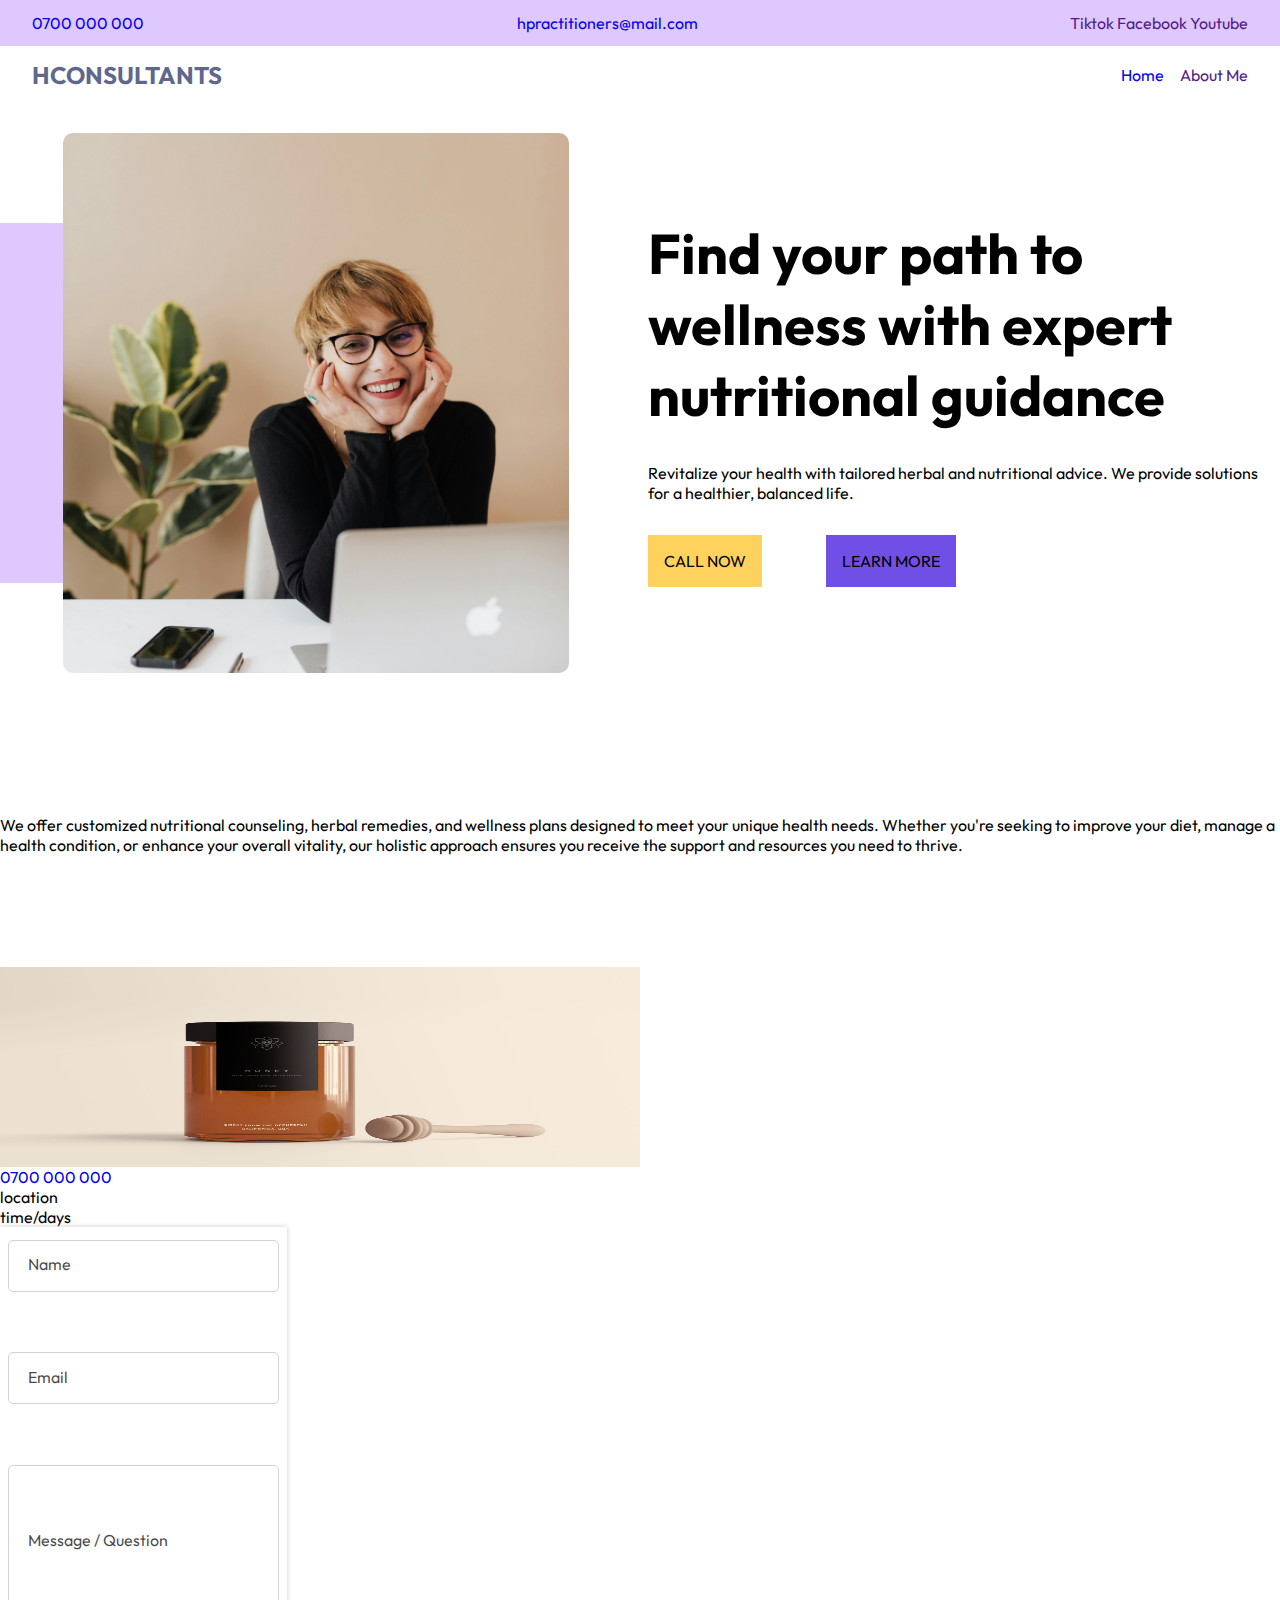
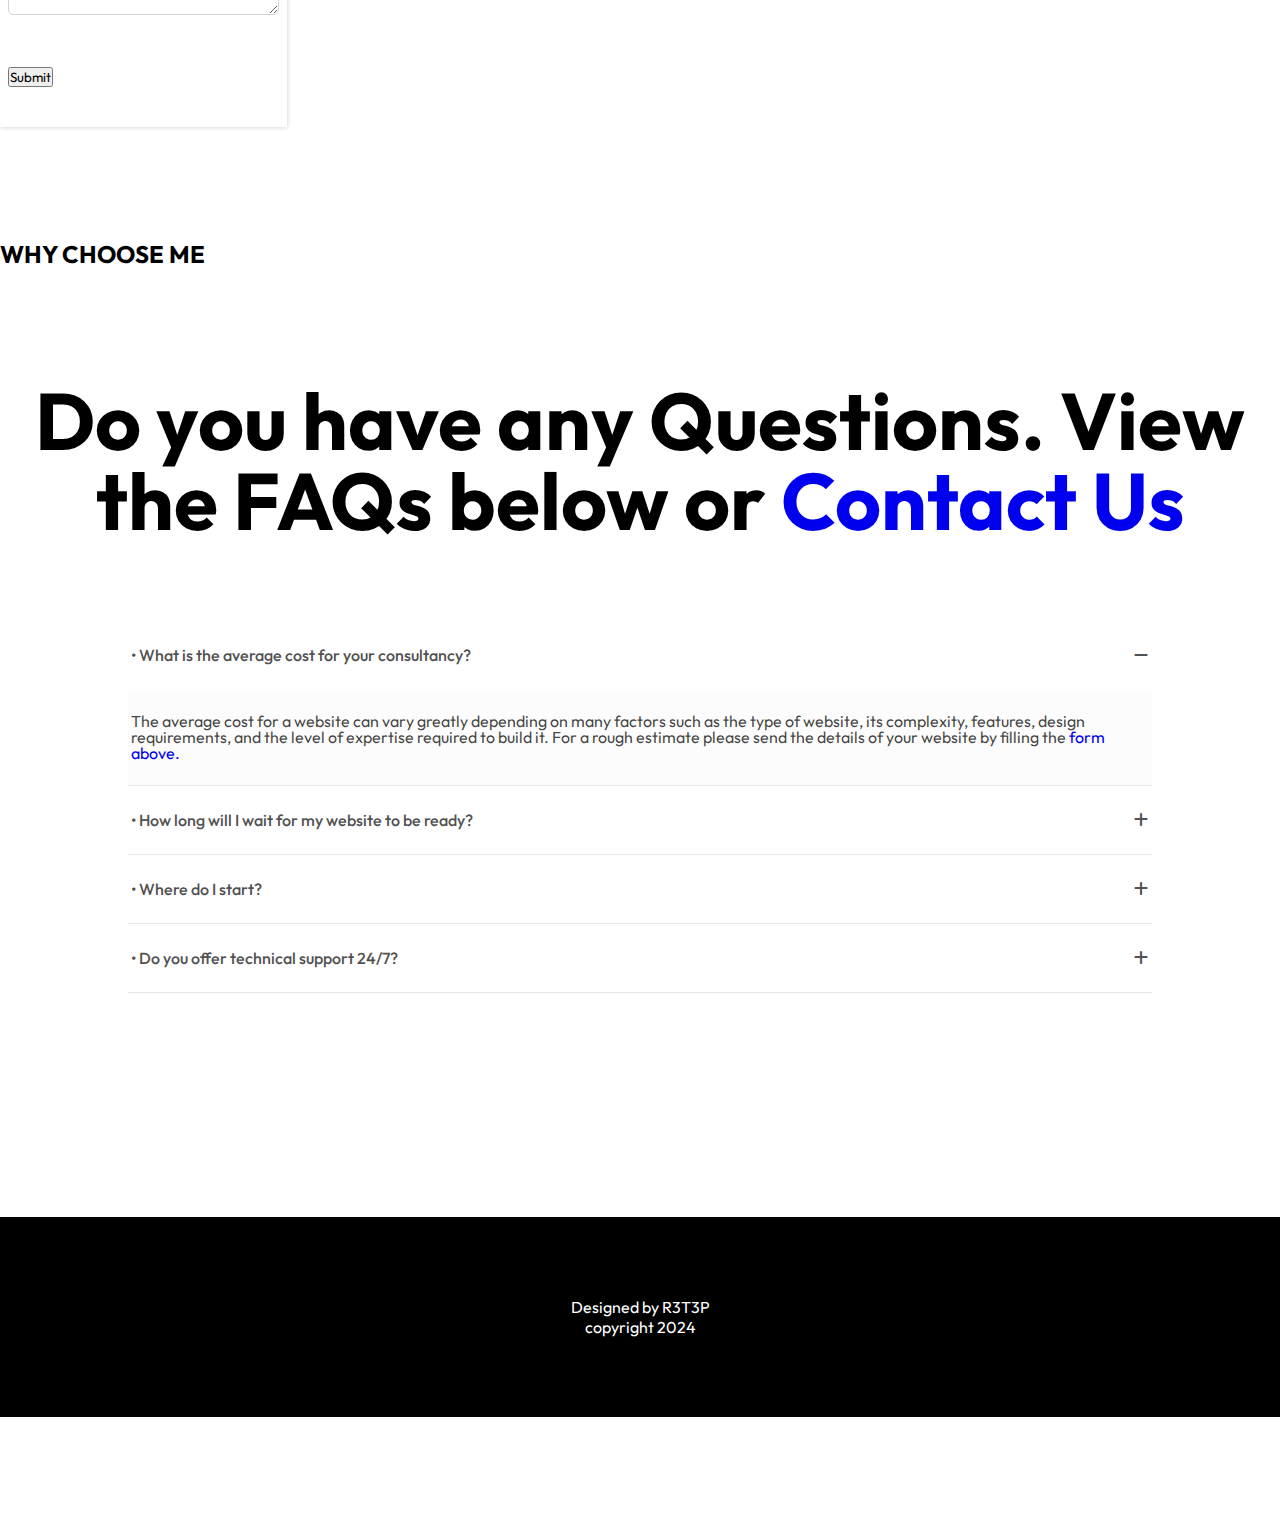
==== index.html @ a4e46165 "push files to repo" ====
<!DOCTYPE html>
<html lang="en">

<head>
    <meta charset="UTF-8">
    <meta name="viewport" content="width=device-width, initial-scale=1.0">
    <title>Health Consultant</title>

    <!-- OUTFIT FONT -->
  <link href="https://fonts.googleapis.com/css2?family=Outfit:wght@200;300;400;500;600;700;800;900&amp;display=swap" rel="stylesheet">
  <link href="https://fonts.googleapis.com/css2?family=Outfit:wght@200;300;400;500;600;700;800;900&amp;display=swap" rel="stylesheet">
  
    <!-- FAVICON -->
    <link rel="apple-touch-icon" sizes="180x180" href="./src/assets/favicon/apple-touch-icon.png">
    <link rel="icon" type="image/png" sizes="32x32" href="./src/assets/favicon/favicon-32x32.png">
    <link rel="icon" type="image/png" sizes="16x16" href="./src/assets/favicon/favicon-16x16.png">
    <link rel="manifest" href="./src/assets/favicon/site.webmanifest">

    <!-- FONT AWESOME -->
  <link href="./src/assets/vendor/fontawesome/css/all.css" rel="stylesheet">


    <link rel="stylesheet" href="./src/style.css">
    <script src="./main.js" defer></script>

</head>

<body>
    <!-- NAV -->
    <nav class="nav-container flex">
        <div class="top-nav">
            <ul class="flex">
                <li>
                    <a href="tel:+0700 000 000">0700 000 000</a>
                </li>
        
                <li>
                    <a href="mailto:hpractitioners@mail.com">hpractitioners@mail.com</a>
                </li>
        
                <li>
                    <a href="">Tiktok</a>
                    <a href="">Facebook</a>
                    <a href="">Youtube</a>
                </li>
            </ul>
        </div>

        <div class="bottom-nav flex">
            <div class="logo">
                <p>Hconsultants</p>
            </div>
    
            <div class="nav-list">
                <ul class="flex">
                    <li>
                        <a href="./">Home</a>
                    </li>
    
                    <li>
                        <a href="">About Me</a>
                    </li>
                </ul>
            </div>
        </div>
        
    </nav>

    <!-- HERO -->
    <div class="hero-container flex">
        <div class="heroimage-container flex">
            <img src="./src/assets/Images/user.jpg" alt="">
        </div>

        <div class="herotext-container flex">
                <h1>Find your path to wellness with expert nutritional guidance</h1>

                <div class="herotext-text">
                    <p>Revitalize your health with tailored herbal and nutritional advice. We provide solutions for a healthier, balanced life.</p>
                </div>

                <div class="herotext-link flex">
                    <a class="call" href="tel:+0700 000 000">CALL NOW</a>
                    
                    <a class="learn" href="#">LEARN MORE</a>
                </div>
        </div>

    </div>

    <!-- SERVICES -->
    <section class="services-container grid">
        <div class="services-content flex">
            <p>We offer customized nutritional counseling, herbal remedies, and wellness plans designed to meet your unique health needs. Whether you're seeking to improve your diet, manage a health condition, or enhance your overall vitality, our holistic approach ensures you receive the support and resources you need to thrive.
            </p>
        </div>

        <div class="services-card flex">
            <div class="service-card">
                <div class="card-header">
                    <div class="card-number"></div>

                    <div class="card-icon"></div>
                </div>

                <div class="card-about">
                    <h2></h2>

                    <p></p>
                </div>
            </div>

            <div class="service-card">
                <div class="card-header">
                    <div class="card-number"></div>

                    <div class="card-icon"></div>
                </div>

                <div class="card-about">
                    <h2></h2>

                    <p></p>
                </div>
            </div>

            <div class="service-card">
                <div class="card-header">
                    <div class="card-number"></div>

                    <div class="card-icon"></div>
                </div>

                <div class="card-about">
                    <h2></h2>

                    <p></p>
                </div>
            </div>

        </div>

        
    </section>

    <!-- CTA -->
    <section class="cta-container grid">
        <div class="cta-image">
            <img src="./src/assets/Images/nutrition.jpg" alt="">
        </div>

        <div class="cta-content flex">
            <div class="cta-header">
                <h2></h2>
            </div>

            <div class="cta-info">
                <div class="mobile">
                    <a href="tel:+">0700 000 000</a>
                </div>

                <div class="location">
                    <ul>
                        <li>
                            <p>location</p>
                        </li>

                        <li>
                            <p>time/days</p>
                        </li>
                    </ul>
                </div>

                <div class="form">
                    <form class="form" id="myForm" action="" method="POST" class="flex">
                        <!-- HONEYPOT(to catch spammers )  -->
                       <input type="text" name="_honey" class="honeypot" title="honeypot">
        
                        <div class="label-float form-controls">
                          <input id="name" name="name" type="text" placeholder=" " autocomplete="name" required>
                          <label for="name">Name</label>
                        </div>
        
                        <div class="label-float form-controls">
                          <input id="email" name="email" type="email" placeholder=" " autocomplete="email" required>
                          <label for="email">Email</label>
                        </div>
        
                        <div class="label-float textarea form-controls">
                            <textarea id="message" name="message" type="t" placeholder=" " required></textarea>
                            <label for="message">Message / Question</label>
                        </div>
           
                       <div class="form-controls form-btn form-submit">
                           <button type="submit" >Submit</button>
                       </div>
                   </form>
                </div>
            </div>
        </div>
    </section>

    <!-- WHY ME -->
    <section class="why-container grid">
        <div class="why-header flex">
            <h2>WHY CHOOSE ME</h2>
        </div>

        <div class="why-content flex">
            <div class="why-data"></div>

            <div class="why-info">
                <div class="testimonials"></div>

                <div class="video"></div>
            </div>
        </div>
    </section>

     <!-- FAQ -->
    <section class="faq-container flex">
        <h2>Do you have any Questions. View the FAQs below or <a href="tel:+25407000000">Contact Us</a></h2>
        <div class="accordion">
            <div>
                <input type="radio" name="faq-accordion" id="question1" checked class="accordion-input">
                <label for="question1" class="accordion-label flex">
                    &#x2022; What is the average cost for your consultancy?
                    <i *ngIf="isShowContent" class="fa-solid fa-minus"></i>
                    <i *ngIf="!isShowContent" class="fa-solid fa-plus"></i>
                </label>
                <div class="accordion-content">
                    <p>The average cost for a website can vary greatly depending on many factors such as the type of website, its complexity, features, design requirements, and the level of expertise required to build it.
                        For a rough estimate please send the details of your website by filling the <a href="#myForm">form above.</a>
                    </p>
                </div>
            </div>

            <div>
                <input type="radio" name="faq-accordion" id="question2" class="accordion-input">
                <label for="question2" class="accordion-label flex">
                    &#x2022; How long will I wait for my website to be ready?
                    <i *ngIf="isShowContent" class="fa-solid fa-minus"></i>
                    <i *ngIf="!isShowContent" class="fa-solid fa-plus"></i>
                </label>
                <div class="accordion-content">
                    <p>The time it takes to build a website can vary depending on various factors such as the complexity of the website, its
                        features, and the level of customization required. For a simple website with a few pages, it may take anywhere from
                        a few days to a couple of weeks to complete. On the other hand, a more complex website with advanced functionality,
                        custom designs, and integrations may take several weeks or even months to complete.</p>
                </div>
            </div>

            <div>
                <input type="radio" name="faq-accordion" id="question3" class="accordion-input">
                <label for="question3" class="accordion-label flex">
                    &#x2022; Where do I start?
                    <i *ngIf="isShowContent" class="fa-solid fa-minus"></i>
                    <i *ngIf="!isShowContent" class="fa-solid fa-plus"></i>
                </label>
                <div class="accordion-content">
                    <p> Give us a call at <a href="tel:+25407000000">+254 700 000 000</a> or fill the <a href="#form">form above </a> to get in touch with us.</p>
                </div>
            </div>

            <div>
                <input type="radio" name="faq-accordion" id="question4" class="accordion-input">
                <label for="question4" class="accordion-label flex last">
                    &#x2022; Do you offer technical support  24/7?
                    <i *ngIf="isShowContent" id="minus" class="fa-solid fa-minus"></i>
                    <i *ngIf="!isShowContent" id="plus" class="fa-solid fa-plus"></i>
                </label>
                <div class="accordion-content">
                    <p>Yes. We offer support 24/7 in all business days from Monday to Friday. Just Call or text us at <a href="tel:+25407000000">+254 000 000 000 </a></p>
                </div>
            </div>
        </div>
    </section>

    <!-- SHOP -->
    <section class="shop-container flex">        
    </section>    

    <!-- FOOTER -->
    <footer class="flex">
        <p>Designed by R3T3P</p>
        <p>copyright 2024</p>
    </footer>
    
</body>

</html>
---- src/style.css ----
* {
    box-sizing: border-box;
    padding: 0;
    margin: 0;
    scroll-behavior: smooth;
    font-family: Outfit, sans-serif;
}

body {
    overflow-x: hidden;
}

body > * {
  margin-bottom: 7rem;
  /* border: 2px solid red; */
}

img {
    display: block;
    height: 200px;
    width: 50%;
}

ul {
    list-style-type: none;
}

.flex {
    display: flex;
}

.grid {
    display: grid;
}

a {
    text-decoration: none;
}

/* NAVBAR */
.nav-container {
  margin-bottom: 0;
  flex-direction: column;
  gap: .1rem;
}

.nav-container > * {
  /* border: 2px solid blue; */
  padding: .8rem 2rem;
}

.top-nav {
  background-color: #dec8fe;
}

.top-nav ul,
.bottom-nav {
  align-items: center;
  justify-content: space-between;
}

.top-nav ul,
.bottom-nav ul {
  gap: 1rem;
}

.logo p {
  font-size: 1.5rem;
  text-transform: uppercase;
  font-weight: bold;
  cursor: pointer;
  color: #2c3568c0;
}


/* HERO */
.hero-container {
  height: 600px;
}

.hero-container > * {
  flex-basis: 100%;
  /* border: 2px solid black; */
}

.heroimage-container {
  height: 100%;
  width: 100%;
  align-items: center;
  justify-content: center;
  position: relative;
}

.heroimage-container::after {
  content: '';
  top: 20%;
  left: 0;
  height: 60%;
  width: 10%;
  background-color: #dec8fe;
  position: absolute;
  z-index: 1;
}

.heroimage-container img {
  border-radius: 10px;
  height: 90%;
  width: 80%;
  margin-inline: auto;
  object-fit: cover;
  object-position: center;
}

.herotext-container {
  padding-inline: 1rem;
  flex-direction: column;
  gap: 2rem;
  align-items: flex-start;
  justify-content: center;
}

.herotext-container h1 {
  font-size: 3.5rem;
}

.herotext-link {
  /* border: 2px solid red; */
  width: 50%;
  justify-content: space-between;
}

.herotext-link a {
  padding: 1rem;
  /* border: 2px solid blue; */
  color: #000;
  background-color: #704fe6;
}

.herotext-link a.call {
  background-color: #ffd25d;
}



  /* CONTACT */
  .contact-container {
    gap: 5rem;
    flex-direction: column;
    margin-bottom: 4rem;
    width: 95%;
    margin-inline: auto;
    position: relative;
  }

  .contact-content {
    grid-template: 1fr / .5fr .5fr;
  }

  .contact-now {
    flex-direction: column;
    align-items: flex-start;
    justify-content: center;
    gap: 3rem;
  }

  .phone,
  .email {
    align-items: center;
    justify-content: center;
    gap: 3rem;
  }

  .contact-container .icon i {
    font-size: 5rem;
  }

  .phone .icon i {
    color: #0011ff5c;
  }

  .email .icon i {
    color: #ff00008f;
  }

  .honeypot {
    display: none;
  }

  textarea {
    height: 150px;
  }

  form {
    padding-inline: .5rem;
    display: grid;
    gap: .5rem;
    grid-template-columns: 1fr;
    position: relative;
    overflow: hidden;
    width: 100%;
    box-shadow: 0 0 5px #ccc;
    height: 500px;
  }



  /* input animations */
.label-float{
  position: relative;
  padding-top: 13px;
}

.label-float input, 
.label-float textarea {
  border: 1px solid lightgrey;
  border-radius: 5px;
  outline: none;
  max-width: 100%;
  min-width: 100%;
  padding: 15px 20px;
  font-size: 16px;
  -webkit-transition: all .1s linear;
  -moz-transition: all .1s linear;
  /* -webkit-appearance:none; */
  appearance:none;
  transition: all .1s linear;
}


.label-float input::placeholder,
.label-float textarea::placeholder {
  color:transparent;
}

.label-float label{
  pointer-events: none;
  position: absolute;
  top: calc(50% - 27px);
  left: 15px;
  -webkit-transition: all .1s linear;
  -moz-transition: all .1s linear;
  background-color: transparent;
  padding: 2px 5px;
  box-sizing: border-box;
  transition: all .1s linear;
}

.label-float input:required:invalid + label,
.label-float textarea:required:invalid + label {
  color: #000000b7;
}

.label-float input:focus + label,
.label-float input:not(:placeholder-shown) + label, 
.label-float textarea:focus + label,
.label-float textarea:not(:placeholder-shown) + label{
  font-size: 13px;
  top: 0;
  color: #000000b7;
  background-color: #d3d3d3eb;
}
/* end of input animations */


@media (max-width: 1024px) {
  .contact-content {
    grid-template: auto / 1fr;
    gap: 3rem;
  }

  .contact-now {
    width: -moz-fit-content;
    width: fit-content;
    margin-inline: auto;
  }
}





/* FAQ */
.faq-container {
  flex-direction: column;
  gap: 5rem;
}

.faq-container h2 {
  font-size: 5rem;
  line-height: 5rem;
  text-align: center;
}

.faq-container .accordion {
  width: 80%;
  margin-inline: auto;
}

.faq-container .accordion > * {
  border-bottom: 1px solid #e5e5e5;
}

.accordion p {
  font-size: 1rem;
}

.accordion-label,
.accordion-content {
  padding: 1.5rem .2rem;
}

.accordion-label {
  color: #515151;
  font-weight: 500;
  cursor: pointer;
  transition: background-color 0.1s ease-in;
  display: flex;
  justify-content: space-between;
  align-items: center;
}

.accordion-label:hover {
  background-color: #e5e5e52f;
}

.accordion-content {
  background-color: #f5f5f554;
  line-height: 1rem;
  display: none;
  font-weight: 400;
  color: #000000be;
}

.accordion-input {
  display: none;
}

.accordion-input:checked ~ .accordion-content { /*if input is checked target its content*/
  display: block;
}

.accordion-content a strong {
  color: #0000ff;
  transition: all 250ms ease-in-out9;
}

.accordion-content a strong:hover {
  text-decoration: underline;
}

.fa-plus {
  display: block;
}

.fa-minus {
  display: none;
}

.accordion-input:checked ~ .accordion-label .fa-minus { /*if input is checked target its content*/
  display: block;
}

.accordion-input:checked ~ .accordion-label .fa-plus { /*if input is checked target its content*/
  display: none;
}

.work-header,
.contact-header {
  display: flex;
  flex-direction: column;
  gap: 1rem;
  margin-bottom: 1rem;
}

  /* FOOTER */
  footer {
    margin-top: 4rem;
    background-color: #000;
    height: 200px;
    align-items: center;
    justify-content: center;
    color: #fff;
    padding: 2rem 1rem;
    flex-direction: column;
  }
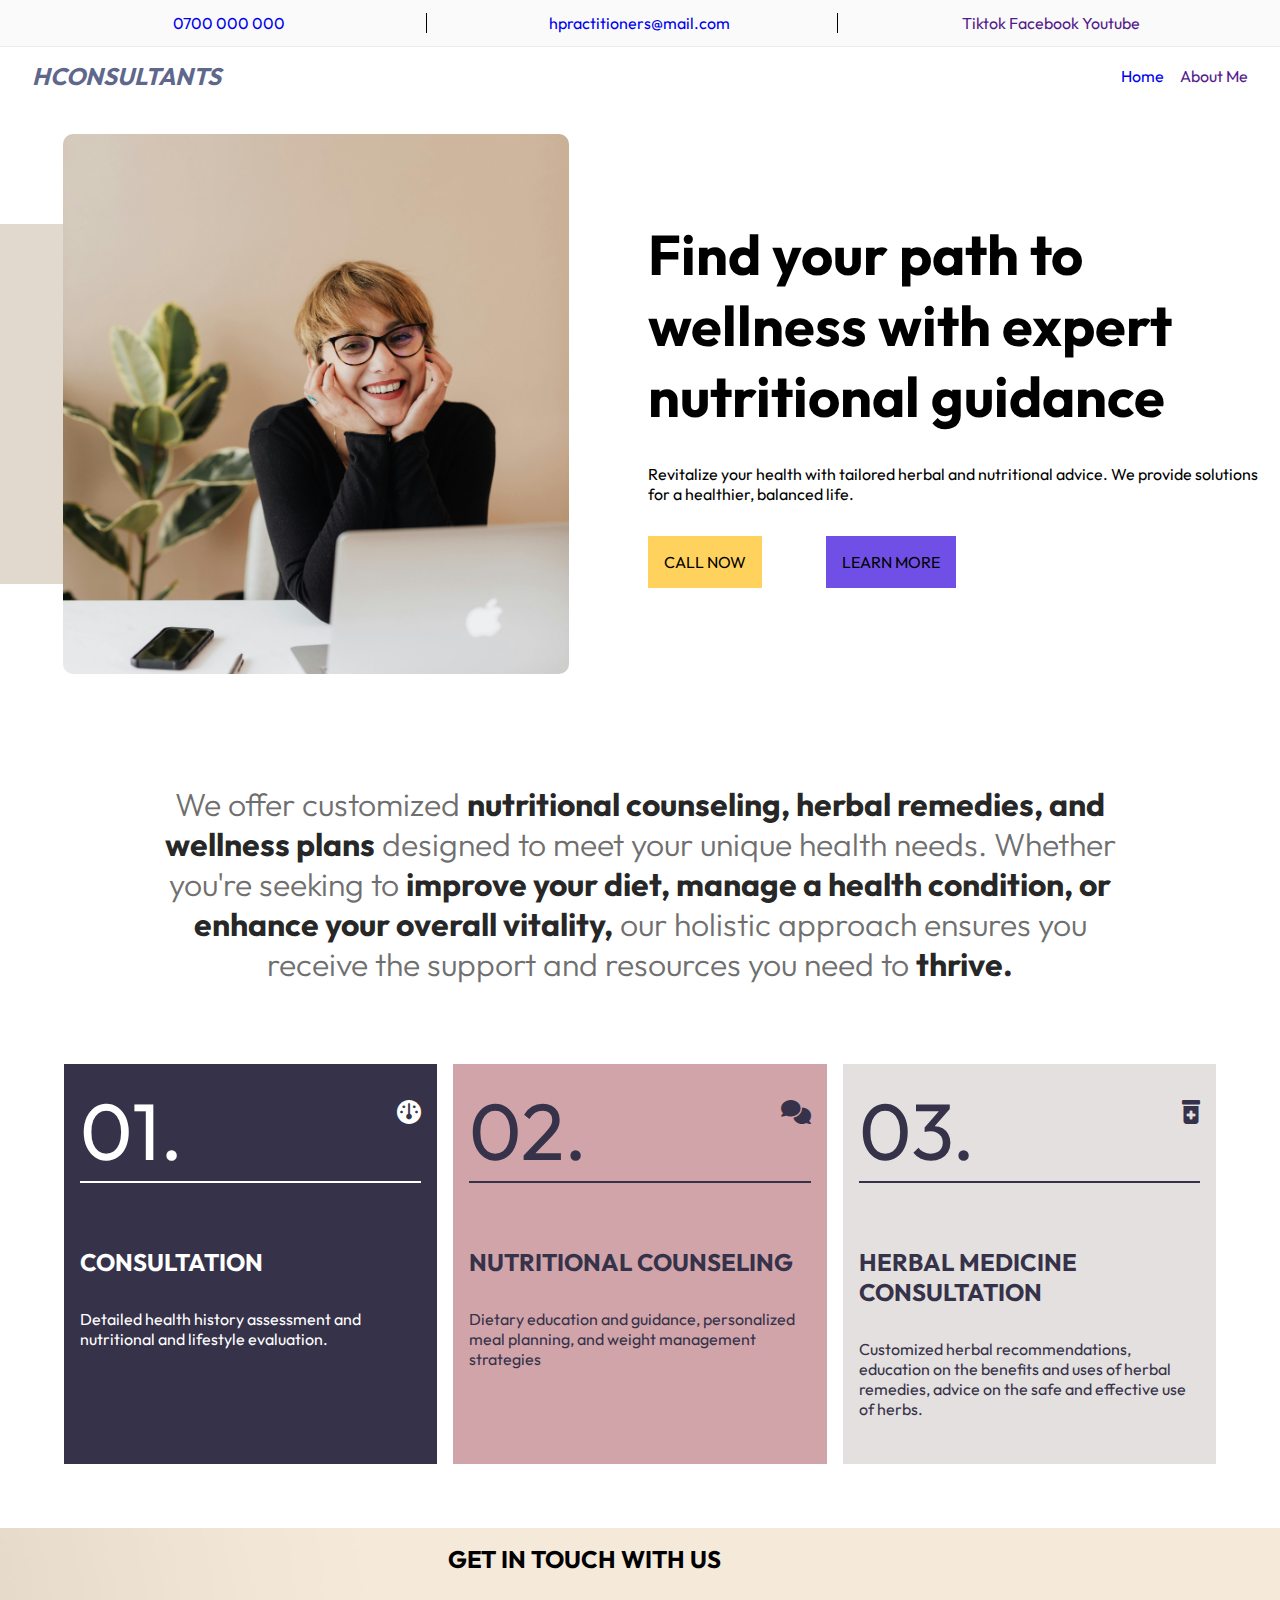
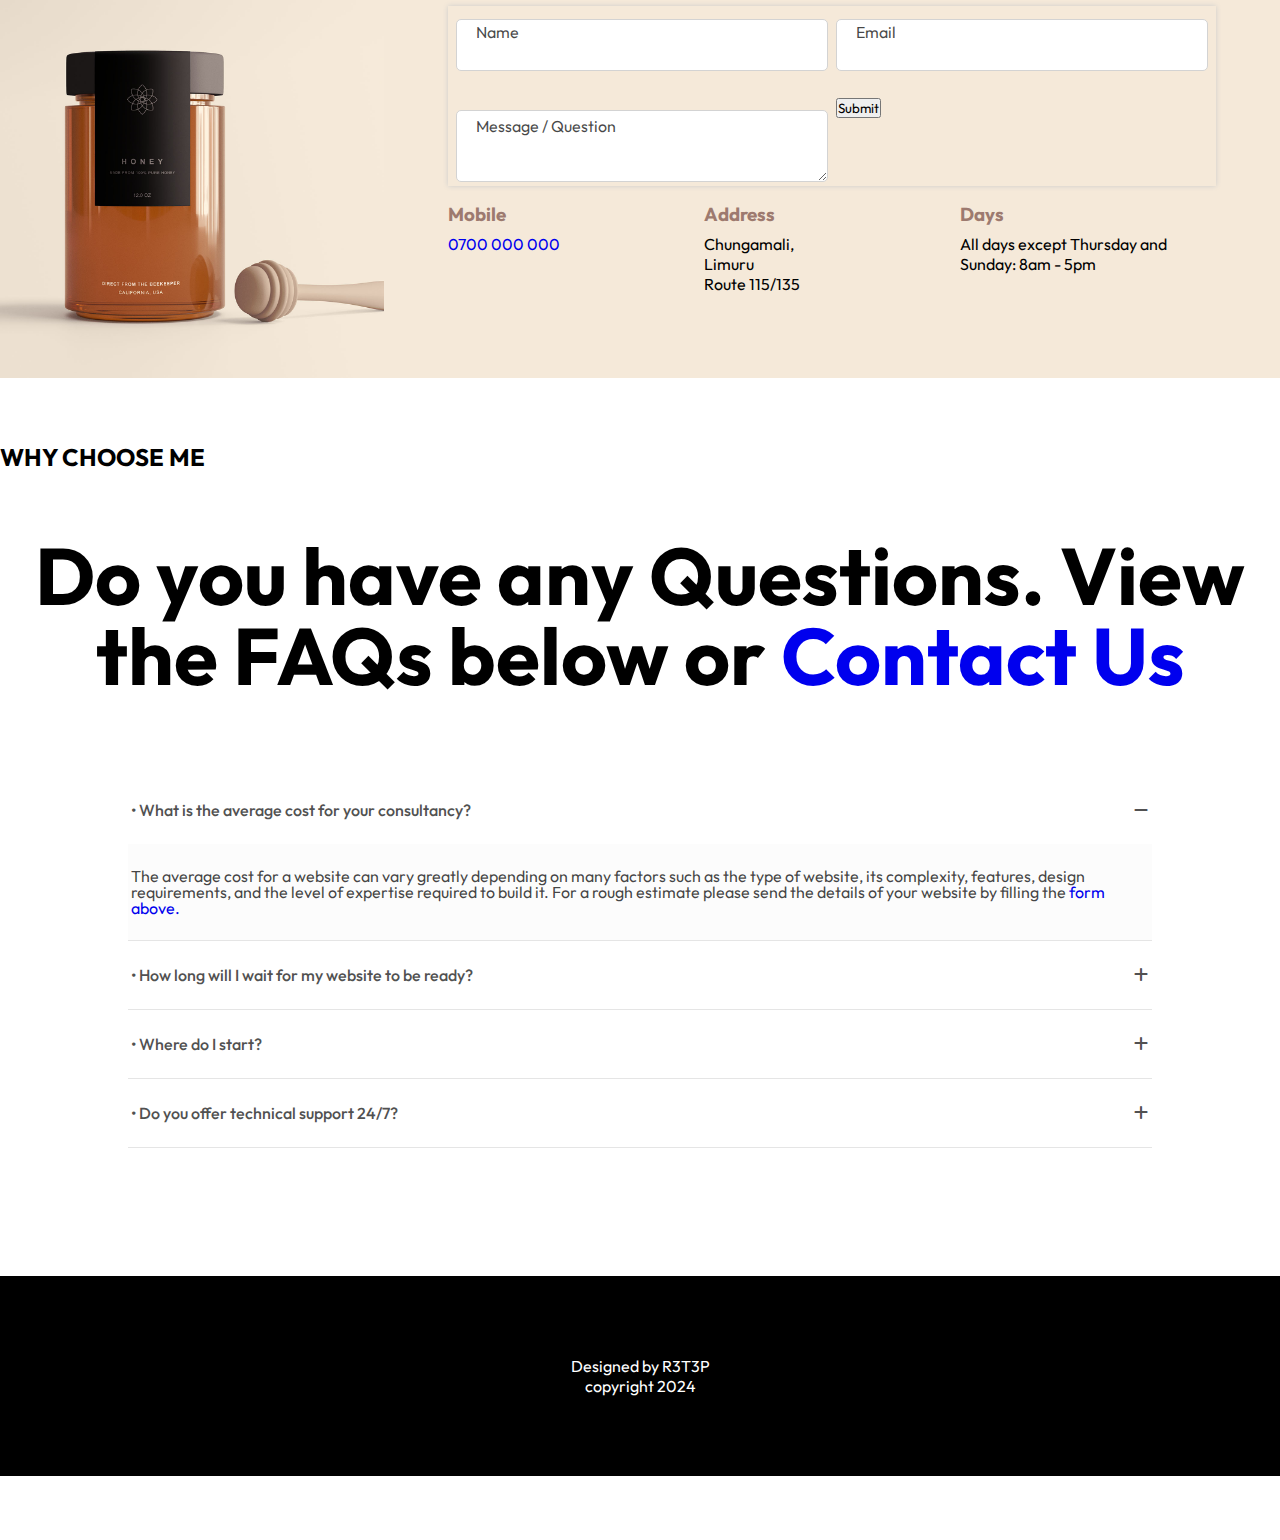
==== commit 040e90fd: "add about and contact sections and respective styling" ====
--- a/index.html
+++ b/index.html
@@ -89,52 +89,64 @@
     </div>
 
     <!-- SERVICES -->
-    <section class="services-container grid">
+    <section class="services-container flex">
         <div class="services-content flex">
-            <p>We offer customized nutritional counseling, herbal remedies, and wellness plans designed to meet your unique health needs. Whether you're seeking to improve your diet, manage a health condition, or enhance your overall vitality, our holistic approach ensures you receive the support and resources you need to thrive.
+            <p>We offer customized <span>nutritional counseling, herbal remedies, and wellness plans</span> designed to meet your unique health needs. Whether you're seeking to <span>improve your diet, manage a health condition, or enhance your overall vitality,</span> our holistic approach ensures you receive the support and resources you need to <span>thrive.</span>
             </p>
         </div>
 
         <div class="services-card flex">
-            <div class="service-card">
-                <div class="card-header">
-                    <div class="card-number"></div>
-
-                    <div class="card-icon"></div>
-                </div>
-
-                <div class="card-about">
-                    <h2></h2>
-
-                    <p></p>
-                </div>
-            </div>
-
-            <div class="service-card">
-                <div class="card-header">
-                    <div class="card-number"></div>
-
-                    <div class="card-icon"></div>
-                </div>
-
-                <div class="card-about">
-                    <h2></h2>
-
-                    <p></p>
-                </div>
-            </div>
-
-            <div class="service-card">
-                <div class="card-header">
-                    <div class="card-number"></div>
-
-                    <div class="card-icon"></div>
-                </div>
-
-                <div class="card-about">
-                    <h2></h2>
-
-                    <p></p>
+            <div class="service-card consultation flex">
+                <div class="card-header flex">
+                    <div class="card-number">
+                        <span>01.</span>
+                    </div>
+
+                    <div class="card-icon">
+                        <i class="fa-solid fa-gauge"></i>
+                    </div>
+                </div>
+
+                <div class="card-about flex">
+                    <h2>Consultation</h2>
+
+                    <p>Detailed health history assessment and nutritional and lifestyle evaluation.</p>
+                </div>
+            </div>
+
+            <div class="service-card flex counseling">
+                <div class="card-header flex">
+                    <div class="card-number">
+                        <span>02.</span>
+                    </div>
+
+                    <div class="card-icon">
+                        <i class="fa-solid fa-comments"></i>
+                    </div>
+                </div>
+
+                <div class="card-about flex">
+                    <h2>Nutritional Counseling</h2>
+
+                    <p>Dietary education and guidance, personalized meal planning, and weight management strategies</p>
+                </div>
+            </div>
+
+            <div class="service-card flex medicine">
+                <div class="card-header flex">
+                    <div class="card-number">
+                        <span>03.</span>
+                    </div>
+
+                    <div class="card-icon">
+                        <i class="fa-solid fa-prescription-bottle-medical"></i>
+                    </div>
+                </div>
+
+                <div class="card-about flex">
+                    <h2>Herbal medicine consultation</h2>
+
+                    <p>Customized herbal recommendations, education on the benefits and uses of herbal remedies, advice on the safe and effective use of herbs.</p>
                 </div>
             </div>
 
@@ -144,35 +156,21 @@
     </section>
 
     <!-- CTA -->
-    <section class="cta-container grid">
+    <section class="cta-container flex">
         <div class="cta-image">
             <img src="./src/assets/Images/nutrition.jpg" alt="">
         </div>
 
         <div class="cta-content flex">
-            <div class="cta-header">
-                <h2></h2>
-            </div>
-
-            <div class="cta-info">
-                <div class="mobile">
-                    <a href="tel:+">0700 000 000</a>
-                </div>
-
-                <div class="location">
-                    <ul>
-                        <li>
-                            <p>location</p>
-                        </li>
-
-                        <li>
-                            <p>time/days</p>
-                        </li>
-                    </ul>
-                </div>
-
+            <div class="cta-header flex">
+                <h2>GET IN TOUCH WITH US</h2>
+            </div>
+
+            
+
+            <div class="cta-info flex">
                 <div class="form">
-                    <form class="form" id="myForm" action="" method="POST" class="flex">
+                    <form class="form grid" id="myForm" action="" method="POST" class="flex">
                         <!-- HONEYPOT(to catch spammers )  -->
                        <input type="text" name="_honey" class="honeypot" title="honeypot">
         
@@ -195,6 +193,23 @@
                            <button type="submit" >Submit</button>
                        </div>
                    </form>
+                </div>
+
+                <div class="location flex">
+                    <div class="mobile flex">
+                        <h3>Mobile</h3>
+                        <a href="tel:+">0700 000 000</a>
+                    </div>
+    
+                    <div class="address flex">
+                        <h3>Address</h3>
+                        <p>Chungamali,<br>Limuru <br> Route 115/135</p>
+                    </div>
+    
+                    <div class="time flex">
+                        <h3>Days</h3>
+                        <p>All days except Thursday and Sunday: 8am - 5pm</p>
+                    </div>
                 </div>
             </div>
         </div>
--- a/src/style.css
+++ b/src/style.css
@@ -11,7 +11,7 @@
 }
 
 body > * {
-  margin-bottom: 7rem;
+  margin-bottom: 4rem;
   /* border: 2px solid red; */
 }
 
@@ -50,7 +50,8 @@
 }
 
 .top-nav {
-  background-color: #dec8fe;
+  background-color: #ededed4a;
+  border-bottom: 1px solid#0000000f;
 }
 
 .top-nav ul,
@@ -59,6 +60,16 @@
   justify-content: space-between;
 }
 
+.top-nav ul li {
+  width: 100%;
+  border-right: 1px solid #000;
+  text-align: center;
+}
+
+.top-nav ul li:last-child {
+  border-right: none;
+}
+
 .top-nav ul,
 .bottom-nav ul {
   gap: 1rem;
@@ -67,6 +78,7 @@
 .logo p {
   font-size: 1.5rem;
   text-transform: uppercase;
+  font-style: italic;
   font-weight: bold;
   cursor: pointer;
   color: #2c3568c0;
@@ -97,7 +109,7 @@
   left: 0;
   height: 60%;
   width: 10%;
-  background-color: #dec8fe;
+  background-color: #d1c5b3a8;
   position: absolute;
   z-index: 1;
 }
@@ -141,65 +153,184 @@
 }
 
 
+/* SERVICES */
+.services-container {
+  /* border: 2px solid red; */
+  flex-direction: column;
+  gap: 4rem;
+}
+
+.services-content p {
+  /* border: 2px solid blue; */
+  padding: 1rem;
+  width: 80%;
+  margin-inline: auto;
+  font-size: 2rem;
+  text-align: center;
+  color: #6f6f6f;
+  font-weight: 300;
+}
+
+.services-content span {
+  color: #000000d9;
+  font-weight: bold;
+}
+
+.services-card {
+  width: 90%;
+  margin-inline: auto;
+  /* border: 2px solid green; */
+  gap: 1rem;
+}
+
+.services-card > * {
+  flex-basis: 100%;
+  /* border: 1px solid black; */
+  height: 400px;
+}
+
+.service-card {
+  flex-direction: column;
+  gap: 4rem;
+  background-color: #363249;
+  color: #fff;
+  padding: 1rem;
+}
+
+.service-card.counseling {
+  background-color: #d1a4a9;
+  color: #363249;
+}
+
+.service-card.medicine {
+  background-color: #e4e0df;
+  color: #363249;
+}
+
+/* .service-card > * {
+  border: 2px solid blue;
+} */
+
+.card-header {
+  align-items: center;
+  justify-content: space-between;
+  border-bottom: 2px solid #363249;
+  position: relative;
+}
+
+.consultation .card-header {
+  border-bottom: 2px solid #ffffff;
+}
+
+.card-number span {
+  font-size: 5rem;
+}
+
+.card-icon {
+  position: absolute;
+  /* border: 2px solid red; */
+  right: 0;
+  top: 20px;
+}
+
+.card-icon i {
+  font-size: 1.5rem;
+}
+
+.card-about {
+  flex-direction: column;
+  gap: 2rem;
+}
+
+.card-about h2 {
+  text-transform: uppercase;
+}
+
+
+
+
+
+
+
+
 
   /* CONTACT */
-  .contact-container {
-    gap: 5rem;
+  .cta-container {
+    /* border: 2px solid red; */
+    /* gap: 4rem; */
+    margin-bottom: 4rem;
+    /* width: 95%;
+    margin-inline: auto; */
+    position: relative;
+    height: 450px;
+    background-color: #f5e9d9;
+  }
+
+  /* .cta-container > * {
+    border: 2px solid blue;
+  } */
+
+  .cta-image {
+    width: 30%;
+    height: 100%;
+  }
+
+  .cta-image img {
+    height: 100%;
+    width: 100%;
+    object-fit: cover;
+    object-position: center;
+  }
+
+  .cta-content {
+    width: 60%;
+    margin-inline: auto;
     flex-direction: column;
-    margin-bottom: 4rem;
-    width: 95%;
-    margin-inline: auto;
-    position: relative;
-  }
-
-  .contact-content {
-    grid-template: 1fr / .5fr .5fr;
-  }
-
-  .contact-now {
+    gap: 2rem;
+    padding-block: 1rem;
+  }
+
+  /* .cta-content > * {
+    border: 2px solid black;
+  } */
+
+  .cta-info {
     flex-direction: column;
-    align-items: flex-start;
-    justify-content: center;
+    gap: 1rem;
+  }
+
+  .cta-header {
+    align-items: center;
     gap: 3rem;
   }
 
-  .phone,
-  .email {
-    align-items: center;
-    justify-content: center;
-    gap: 3rem;
-  }
-
-  .contact-container .icon i {
-    font-size: 5rem;
-  }
-
-  .phone .icon i {
-    color: #0011ff5c;
-  }
-
-  .email .icon i {
-    color: #ff00008f;
-  }
-
+ 
   .honeypot {
     display: none;
-  }
-
-  textarea {
-    height: 150px;
   }
 
   form {
     padding-inline: .5rem;
     display: grid;
     gap: .5rem;
-    grid-template-columns: 1fr;
+    grid-template: 1fr 1fr / 1fr 1fr;
     position: relative;
     overflow: hidden;
     width: 100%;
     box-shadow: 0 0 5px #ccc;
-    height: 500px;
+    height: 180px;
+    /* border: 2px solid red; */
+  }
+
+  .location > * {
+    /* border: 1px solid red; */
+    flex-basis: 100%;
+    gap: .5rem;
+    flex-direction: column;
+  }
+
+  .location h3 {
+    color: #9d7a6f;
   }
 
 
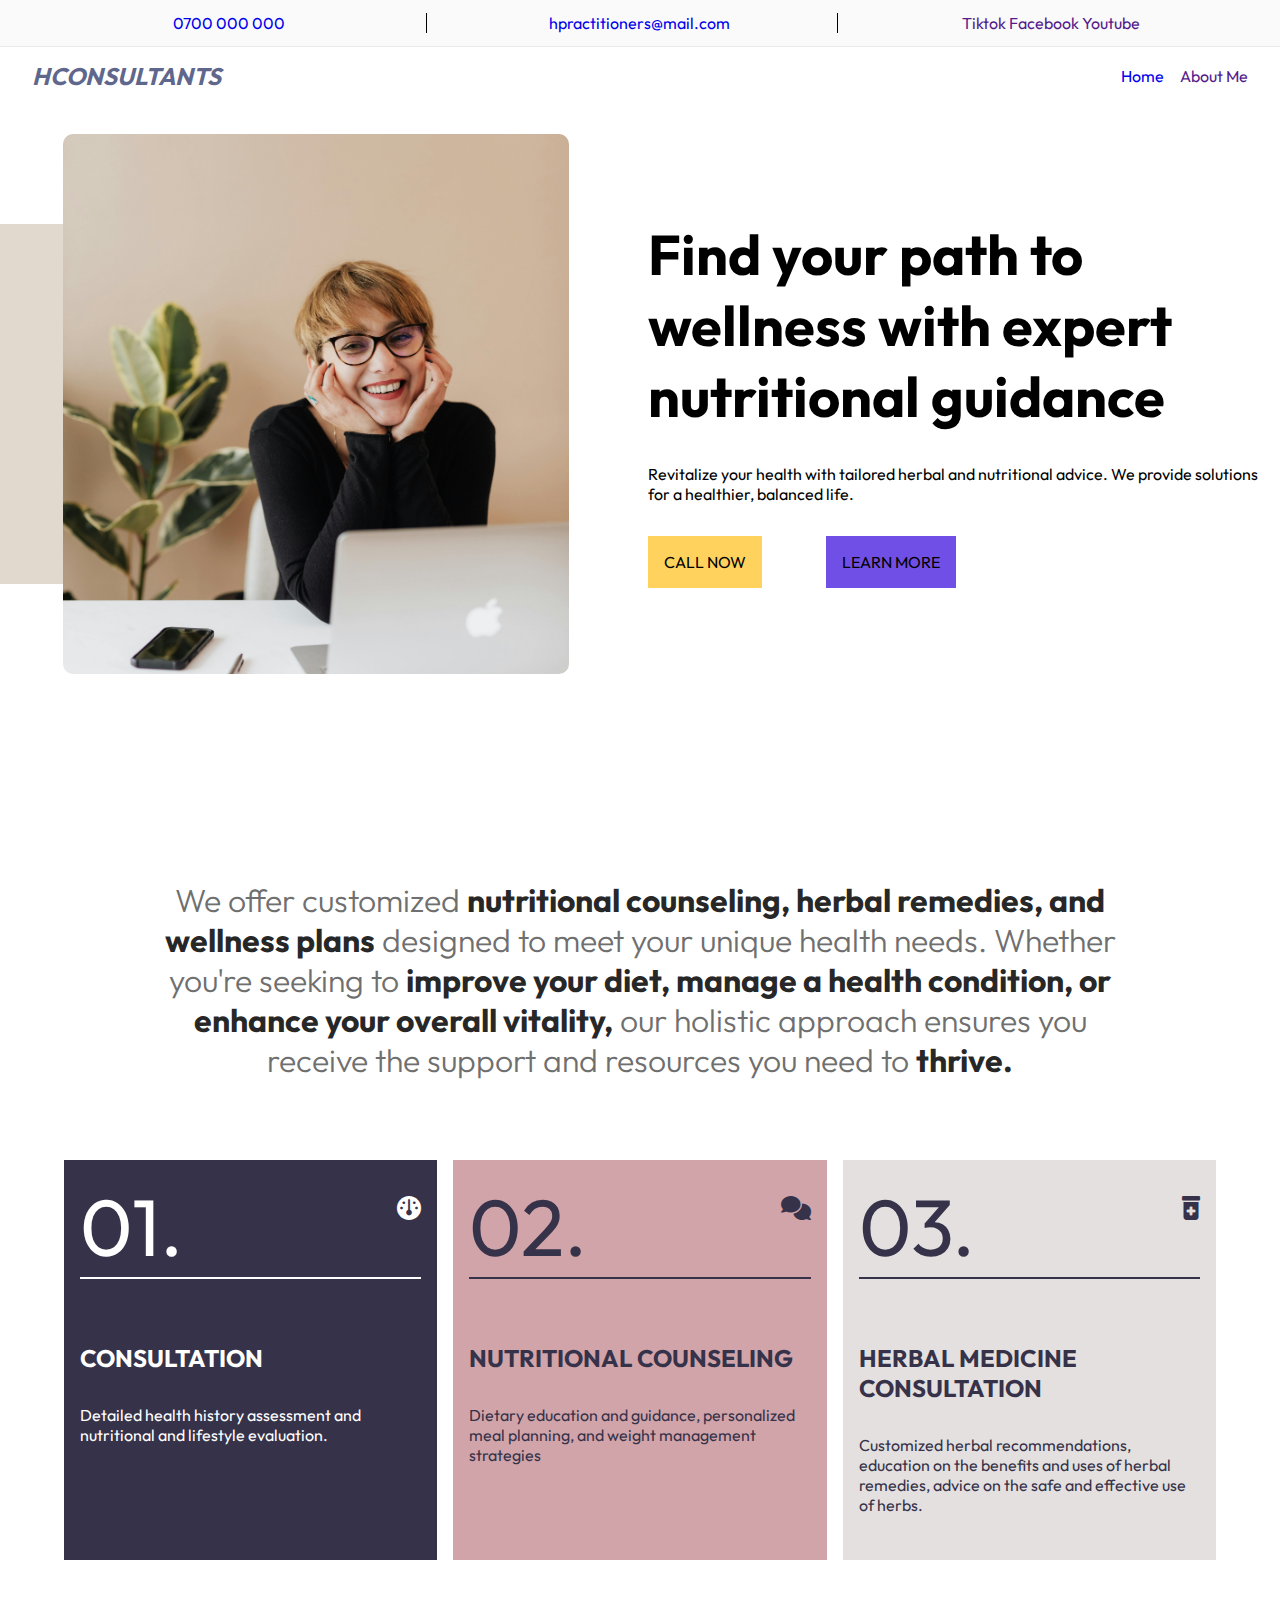
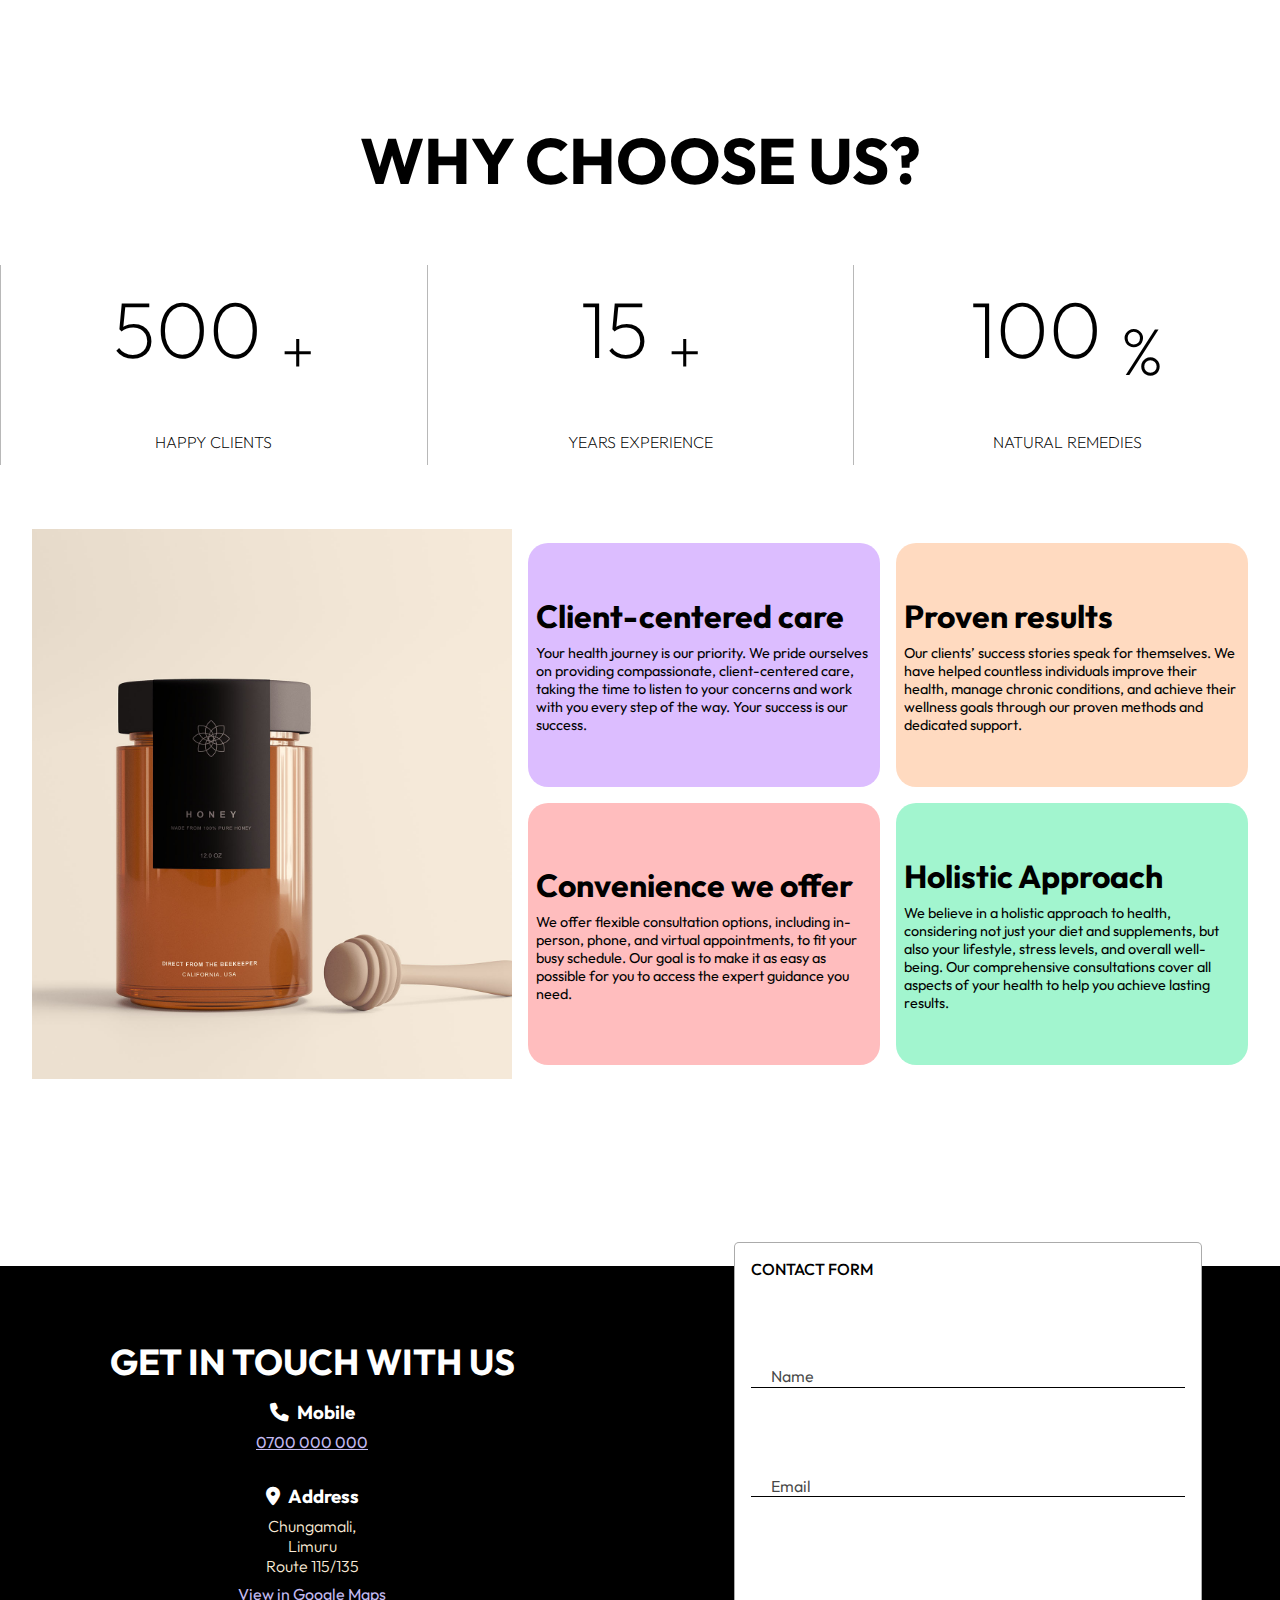
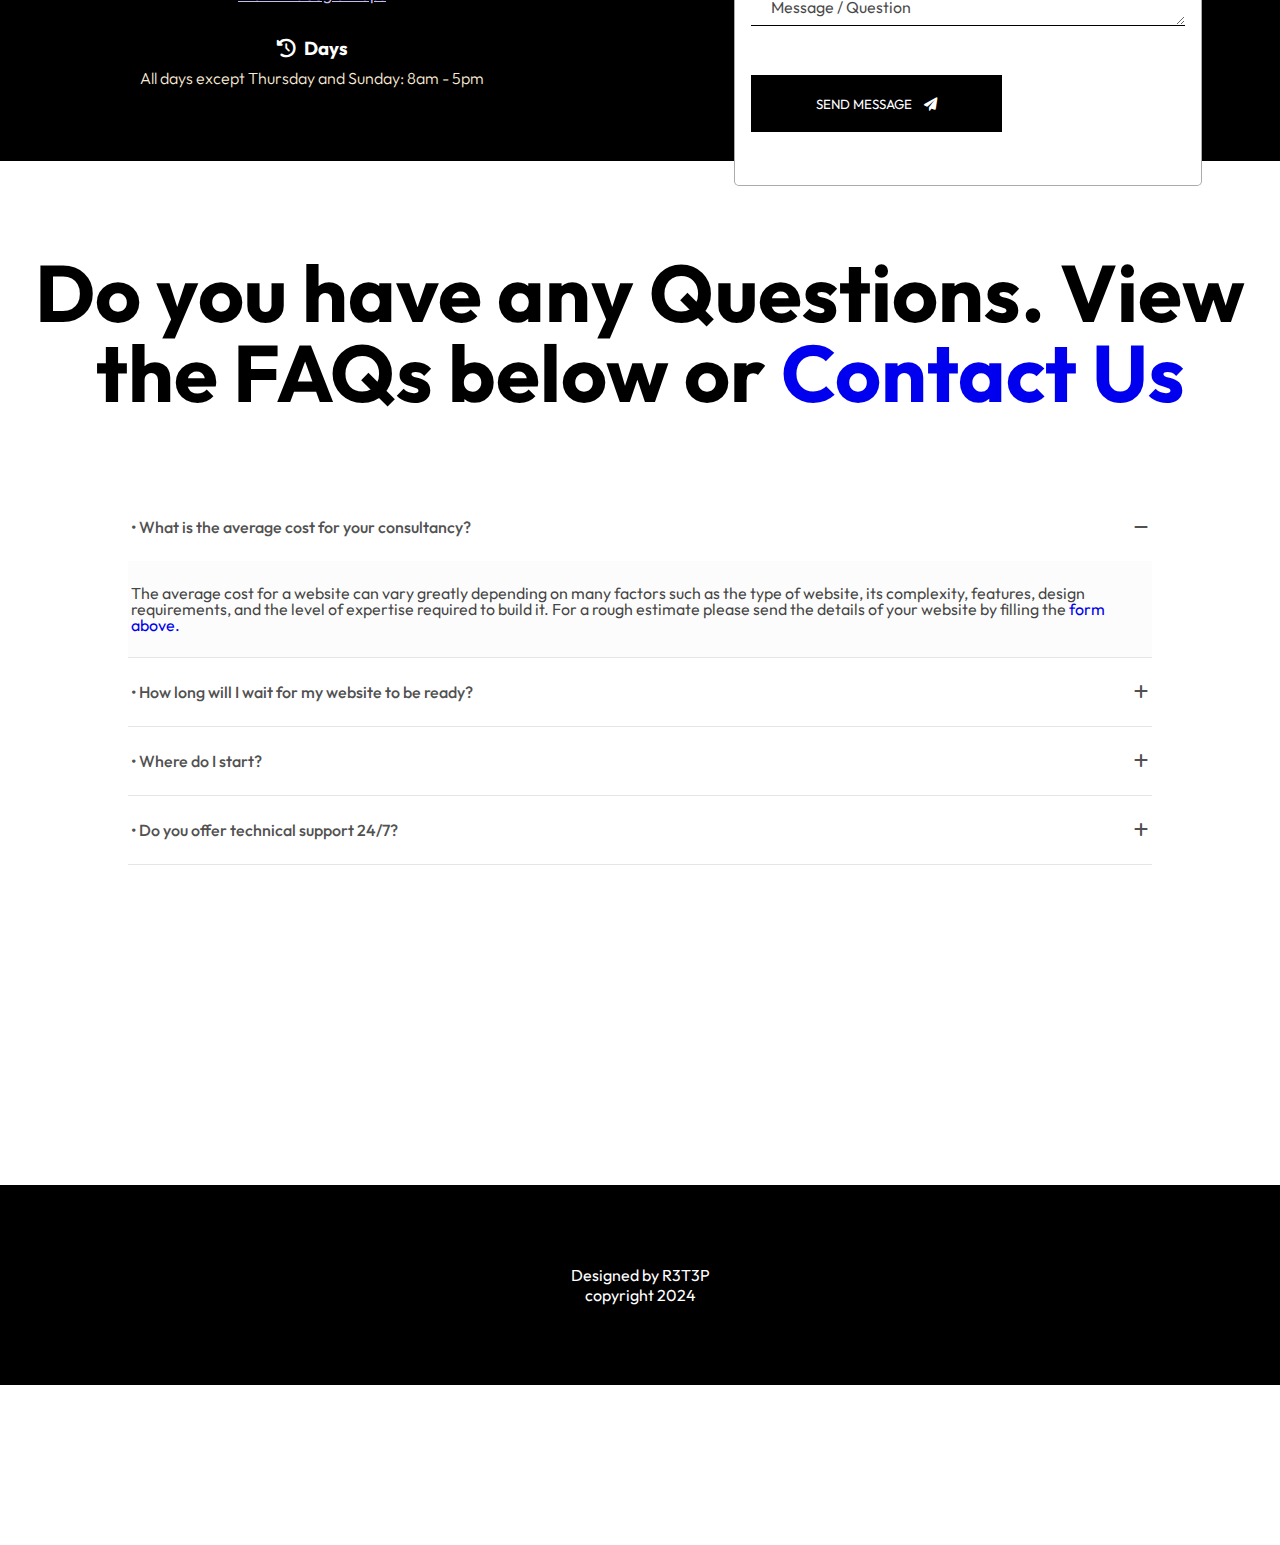
==== commit 6d759e3c: "add why-us section, edit contact us section" ====
--- a/index.html
+++ b/index.html
@@ -155,79 +155,118 @@
         
     </section>
 
-    <!-- CTA -->
-    <section class="cta-container flex">
-        <div class="cta-image">
-            <img src="./src/assets/Images/nutrition.jpg" alt="">
-        </div>
-
-        <div class="cta-content flex">
-            <div class="cta-header flex">
-                <h2>GET IN TOUCH WITH US</h2>
-            </div>
-
-            
-
+    <!-- WHY ME -->
+    <section class="why-container flex">
+        <div class="why-header">
+            <h2>WHY CHOOSE US?</h2>
+        </div>
+
+        <div class="why-data flex">
+            <div class="data flex">
+                <div class="clients">
+                    <span>500 <sub>+</sub></span>
+                    <p>Happy Clients</p>
+                </div>
+
+                <div class="experience">
+                    <span>15 <sub>+</sub></span>
+                    <p>Years Experience</p>
+                </div>
+
+                <div class="remedies">
+                    <span>100 <sub>%</sub></span>
+                    <p>Natural remedies</p>
+                </div>
+            </div>
+        </div>
+
+        <div class="why-info grid">
+            <div class="why-image">
+                <img src="./src/assets/Images/nutrition.jpg" alt="">
+            </div>
+    
+            <div class="why-content grid">    
+                <div class="why-card client">
+                    <h3>Client-centered care</h3>
+                    <p>Your health journey is our priority. We pride ourselves on providing compassionate, client-centered care, taking the time to listen to your concerns and work with you every step of the way. Your success is our success.</p>
+                </div>
+        
+                <div class="why-card results">
+                    <h3>Proven results</h3>
+                    <p>Our clients’ success stories speak for themselves. We have helped countless individuals improve their health, manage chronic conditions, and achieve their wellness goals through our proven methods and dedicated support.</p>
+                </div>
+        
+                <div class="why-card convenience">
+                    <h3>Convenience we offer</h3>
+                    <p>We offer flexible consultation options, including in-person, phone, and virtual appointments, to fit your busy schedule. Our goal is to make it as easy as possible for you to access the expert guidance you need.</p>
+                </div>
+
+                <div class="why-card holistic">
+                    <h3>Holistic Approach</h3>
+                    <p>We believe in a holistic approach to health, considering not just your diet and supplements, but also your lifestyle, stress levels, and overall well-being. Our comprehensive consultations cover all aspects of your health to help you achieve lasting results.</p>
+                </div>
+        </div>       
+
+    </section>
+
+     <!-- CTA -->
+     <section class="cta-container flex">
+        <div class="cta-content grid">        
             <div class="cta-info flex">
-                <div class="form">
-                    <form class="form grid" id="myForm" action="" method="POST" class="flex">
-                        <!-- HONEYPOT(to catch spammers )  -->
-                       <input type="text" name="_honey" class="honeypot" title="honeypot">
-        
-                        <div class="label-float form-controls">
-                          <input id="name" name="name" type="text" placeholder=" " autocomplete="name" required>
-                          <label for="name">Name</label>
-                        </div>
-        
-                        <div class="label-float form-controls">
-                          <input id="email" name="email" type="email" placeholder=" " autocomplete="email" required>
-                          <label for="email">Email</label>
-                        </div>
-        
-                        <div class="label-float textarea form-controls">
-                            <textarea id="message" name="message" type="t" placeholder=" " required></textarea>
-                            <label for="message">Message / Question</label>
-                        </div>
-           
-                       <div class="form-controls form-btn form-submit">
-                           <button type="submit" >Submit</button>
-                       </div>
-                   </form>
+                <div class="cta-header flex">
+                    <h2>GET IN TOUCH WITH US</h2>
                 </div>
 
                 <div class="location flex">
                     <div class="mobile flex">
-                        <h3>Mobile</h3>
+                        <h3><i class="fa-solid fa-phone"></i>&nbsp;&nbsp;Mobile</h3>
                         <a href="tel:+">0700 000 000</a>
                     </div>
     
                     <div class="address flex">
-                        <h3>Address</h3>
+                        <h3><i class="fa-solid fa-location-dot"></i>&nbsp;&nbsp;Address</h3>
                         <p>Chungamali,<br>Limuru <br> Route 115/135</p>
+                        <a rel="noopener" target="_blank" href="https://www.google.com/maps/place/Dr.+Gichini+Herbal/@-1.1581301,36.6329086,17z/data=!4m6!3m5!1s0x182f2703bb86f6eb:0x4a5bb892b9fd894d!8m2!3d-1.1582052!4d36.6326243!16s%2Fg%2F11nnrl7q8n!5m2!1e1!1e4?entry=ttu">View in Google Maps</a>
                     </div>
     
                     <div class="time flex">
-                        <h3>Days</h3>
+                        <h3><i class="fa-solid fa-clock-rotate-left"></i>&nbsp;&nbsp;Days</h3>
                         <p>All days except Thursday and Sunday: 8am - 5pm</p>
                     </div>
                 </div>
             </div>
-        </div>
-    </section>
-
-    <!-- WHY ME -->
-    <section class="why-container grid">
-        <div class="why-header flex">
-            <h2>WHY CHOOSE ME</h2>
-        </div>
-
-        <div class="why-content flex">
-            <div class="why-data"></div>
-
-            <div class="why-info">
-                <div class="testimonials"></div>
-
-                <div class="video"></div>
+
+            <div class="form-container">
+                <form class="form grid" id="myForm" action="" method="POST" class="flex">
+                    <!-- HONEYPOT(to catch spammers )  -->
+                   <input type="text" name="_honey" class="honeypot" title="honeypot">
+    
+                   <div class="form-header">
+                    <span>CONTACT FORM</span>
+                   </div>
+                   
+                    <div class="label-float form-controls">
+                      <input id="name" name="name" type="text" placeholder=" " autocomplete="name" required>
+                      <label for="name">Name</label>
+                    </div>
+    
+                    <div class="label-float form-controls">
+                      <input id="email" name="email" type="email" placeholder=" " autocomplete="email" required>
+                      <label for="email">Email</label>
+                    </div>
+    
+                    <div class="label-float textarea form-controls">
+                        <textarea id="message" name="message" type="t" placeholder=" " required></textarea>
+                        <label for="message">Message / Question</label>
+                    </div>
+       
+                   <div class="form-controls form-btn form-submit">
+                       <button type="submit">
+                        SEND MESSAGE &nbsp;&nbsp;
+                        <i class="fa-solid fa-paper-plane"></i>
+                       </button>
+                   </div>
+               </form>
             </div>
         </div>
     </section>
--- a/src/style.css
+++ b/src/style.css
@@ -11,7 +11,7 @@
 }
 
 body > * {
-  margin-bottom: 4rem;
+  margin-bottom: 10rem;
   /* border: 2px solid red; */
 }
 
@@ -259,35 +259,25 @@
     /* border: 2px solid red; */
     /* gap: 4rem; */
     margin-bottom: 4rem;
+    justify-content: center;
+    align-items: center;
     /* width: 95%;
     margin-inline: auto; */
     position: relative;
-    height: 450px;
-    background-color: #f5e9d9;
+    height: 550px;
   }
 
   /* .cta-container > * {
     border: 2px solid blue;
   } */
 
-  .cta-image {
-    width: 30%;
-    height: 100%;
-  }
-
-  .cta-image img {
-    height: 100%;
+  .cta-content {
+    background-color: #000000;
     width: 100%;
-    object-fit: cover;
-    object-position: center;
-  }
-
-  .cta-content {
-    width: 60%;
-    margin-inline: auto;
-    flex-direction: column;
+    height: 90%;
+    grid-template: auto / 1fr 1fr;
     gap: 2rem;
-    padding-block: 1rem;
+    color: #fff;
   }
 
   /* .cta-content > * {
@@ -297,11 +287,39 @@
   .cta-info {
     flex-direction: column;
     gap: 1rem;
+    align-items: center;
+    justify-content: center;
+    text-align: center;
   }
 
   .cta-header {
     align-items: center;
-    gap: 3rem;
+    font-size: 1.5rem;
+  }
+
+  .location,
+  .location > * {
+    flex-direction: column;
+    gap: .5rem;
+  }
+
+  .location {
+    gap: 2rem;
+  }
+
+  .location p {
+    font-weight: 300;
+    color: antiquewhite;
+  }
+
+  .location a {
+    color: #c2baf0;
+    text-decoration: underline;
+    transition: all 350ms ease-in-out;
+  }
+
+  .location a:hover {
+    text-decoration: none;
   }
 
  
@@ -309,28 +327,42 @@
     display: none;
   }
 
+  .form-container {
+    height: 110%;
+    align-self: center;
+  }
+
+  .form-header span {
+    color: #000;
+    font-weight: 500;
+  }
+
   form {
-    padding-inline: .5rem;
-    display: grid;
+    background-color: #fff;
+    padding: 1rem;
     gap: .5rem;
-    grid-template: 1fr 1fr / 1fr 1fr;
+    grid-template: auto / 1fr;
     position: relative;
     overflow: hidden;
-    width: 100%;
-    box-shadow: 0 0 5px #ccc;
-    height: 180px;
-    /* border: 2px solid red; */
-  }
-
-  .location > * {
-    /* border: 1px solid red; */
-    flex-basis: 100%;
-    gap: .5rem;
-    flex-direction: column;
-  }
-
-  .location h3 {
-    color: #9d7a6f;
+    width: 75%;
+    margin-inline: auto;
+    border-radius: 5px;
+    height: 100%;
+    border: 1px solid #00000054;
+  }
+
+  form button {
+    border: 1px solid black;
+    padding: 1.2rem 4rem;
+    background-color: #000;
+    color: #fff;
+    transition: all 350ms ease-in-out;
+    cursor: pointer;
+  }
+
+  form button:hover {
+    background-color: #ffffff;
+    color: #000000;
   }
 
 
@@ -343,8 +375,9 @@
 
 .label-float input, 
 .label-float textarea {
-  border: 1px solid lightgrey;
-  border-radius: 5px;
+  border-inline: none;
+  border-top: none;
+  border-bottom: 1px solid rgb(0, 0, 0);
   outline: none;
   max-width: 100%;
   min-width: 100%;
@@ -366,7 +399,7 @@
 .label-float label{
   pointer-events: none;
   position: absolute;
-  top: calc(50% - 27px);
+  top: calc(50% - 10px);
   left: 15px;
   -webkit-transition: all .1s linear;
   -moz-transition: all .1s linear;
@@ -393,17 +426,123 @@
 /* end of input animations */
 
 
-@media (max-width: 1024px) {
-  .contact-content {
-    grid-template: auto / 1fr;
-    gap: 3rem;
-  }
-
-  .contact-now {
-    width: -moz-fit-content;
-    width: fit-content;
-    margin-inline: auto;
-  }
+/* WHY SECTION */
+.why-container {
+  /* height: 500px; */
+  flex-direction: column;
+  gap: 4rem;
+  /* border: 2px solid red; */
+  align-items: center;
+}
+
+.why-header h2 {
+  font-size: 4rem;
+}
+
+.why-info {
+  grid-template: auto / .4fr .6fr;
+  height: 550px;
+  /* border: 2px solid rgb(2, 0, 117); */
+  width: 95%;
+  margin-inline: auto;
+  gap: 1rem;
+  align-items: center;
+}
+
+.why-data {
+  /* border: 2px solid brown; */
+  width: 100%;
+  align-items: center;
+  text-align: center;
+}
+
+/* .why-data > * {
+  border: 2px solid red;
+} */
+
+.why-data .data {
+  align-items: center;
+  justify-content: space-between;
+  width: 100%;
+}
+
+.why-data .data>* {
+  flex-basis: 100%;
+  height: 200px;
+  display: flex;
+  flex-direction: column;
+  justify-content: space-between;
+  border-left: 1px solid #00000047;
+  padding: .8rem;
+}
+
+.why-data .data > * span {
+  font-size: 5rem;
+  font-weight: 200;
+}
+
+.why-data .data > * p {
+  text-transform: uppercase;
+  font-weight: 200;
+}
+
+/* .why-info > * {
+  border: 2px solid #000000;
+} */
+
+.why-image {
+  height: 100%;
+  width: 100%;
+}
+
+.why-image img {
+  object-fit: cover;
+  object-position: center;
+  height: 100%;
+  width: 100%;
+}
+
+.why-content {
+  /* border: 2px solid red; */
+  justify-content: center;
+  grid-template: auto / 1fr 1fr;
+  height: 95%;
+  gap: 1rem;
+}
+
+.why-content > * {
+  /* border: 2px solid black; */
+  border-radius: 20px;
+  display: flex;
+  flex-direction: column;
+  align-items: flex-start;
+  justify-content: center;
+  padding: .5rem;
+  gap: .5rem;
+}
+
+.why-content h3 {
+  font-size: 2rem;
+}
+
+.why-content p {
+  font-size: .9rem;
+}
+
+.client {
+  background: linear-gradient(to right, #dcbdff 0%, #dcbdff 100%);
+}
+
+.results {
+  background: linear-gradient(to right, #ffdac0 0%, #ffdac0 100%);
+}
+
+.convenience {
+  background: linear-gradient(to right, #ffbdbe 0%, #ffbdbe 100%);
+}
+
+.holistic {
+  background: linear-gradient(to right, #a2f5cf 0%, #a2f5cf 100%);
 }
 
 
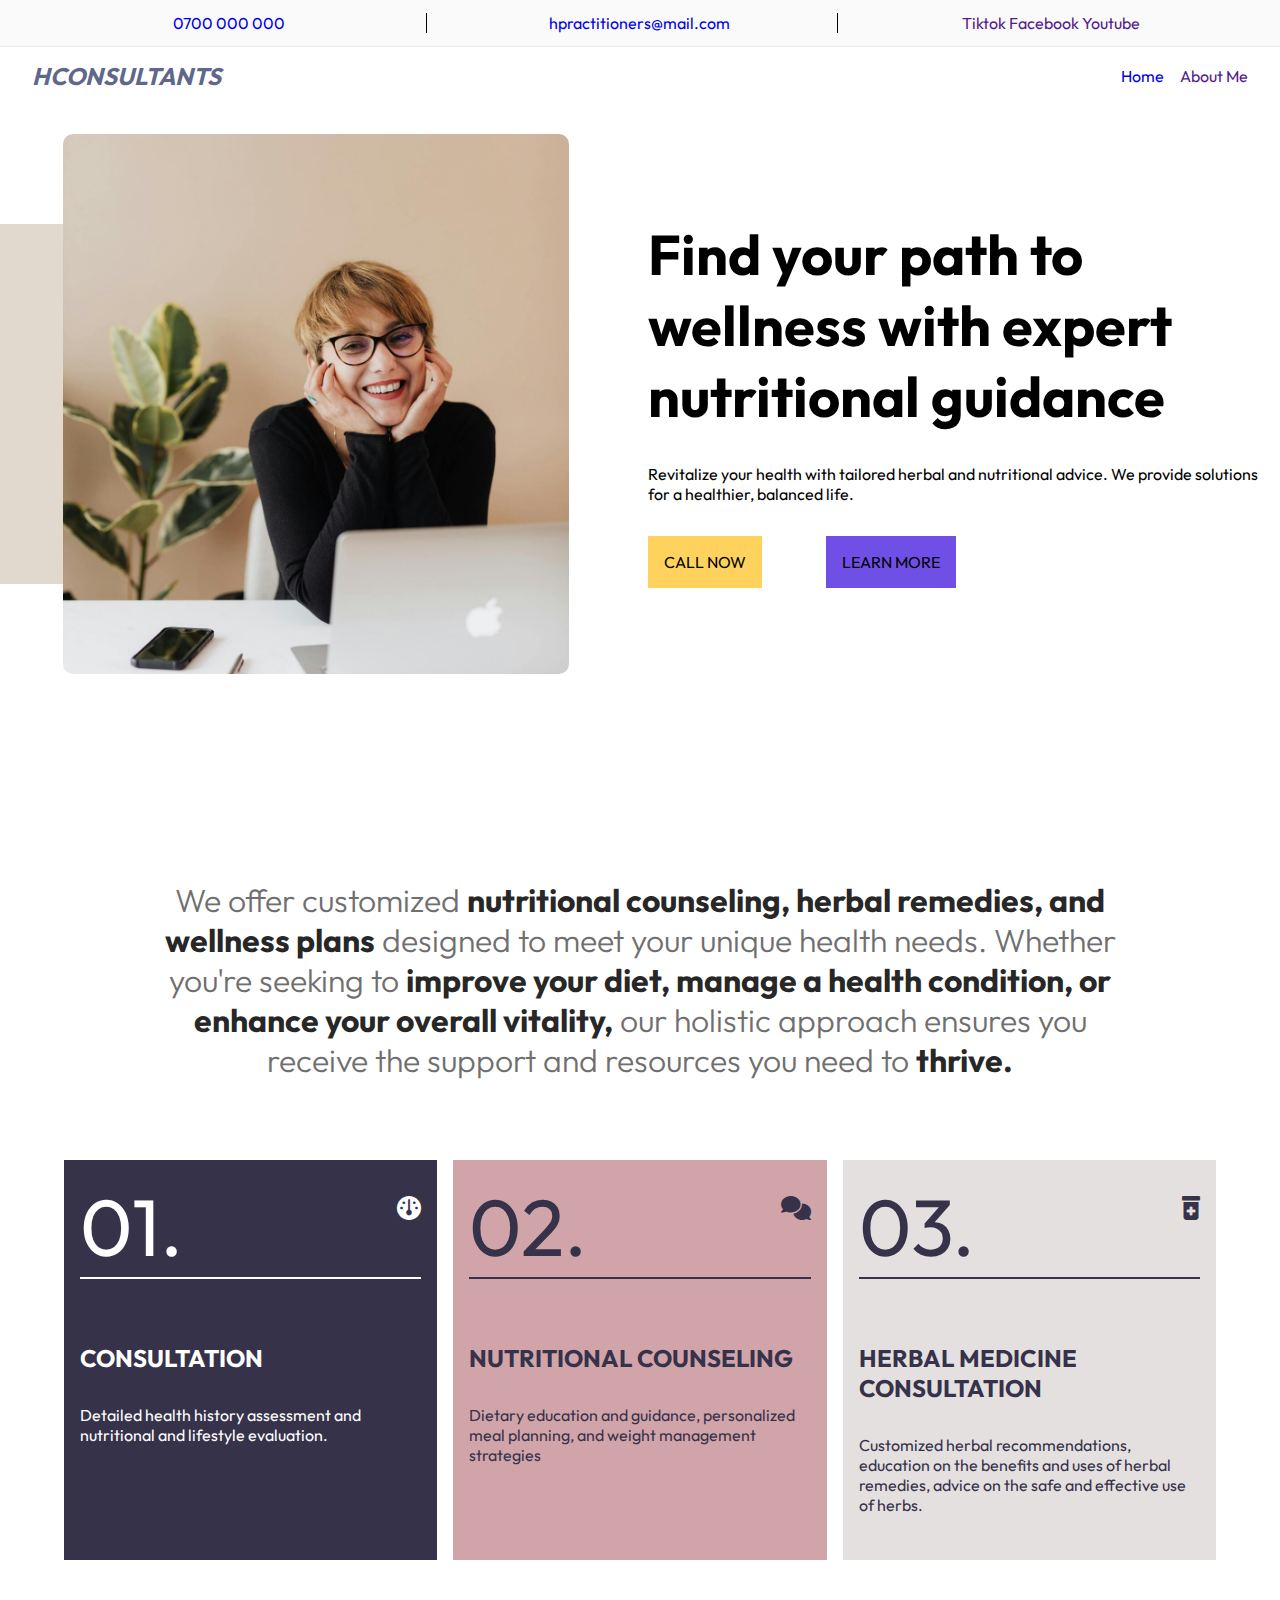
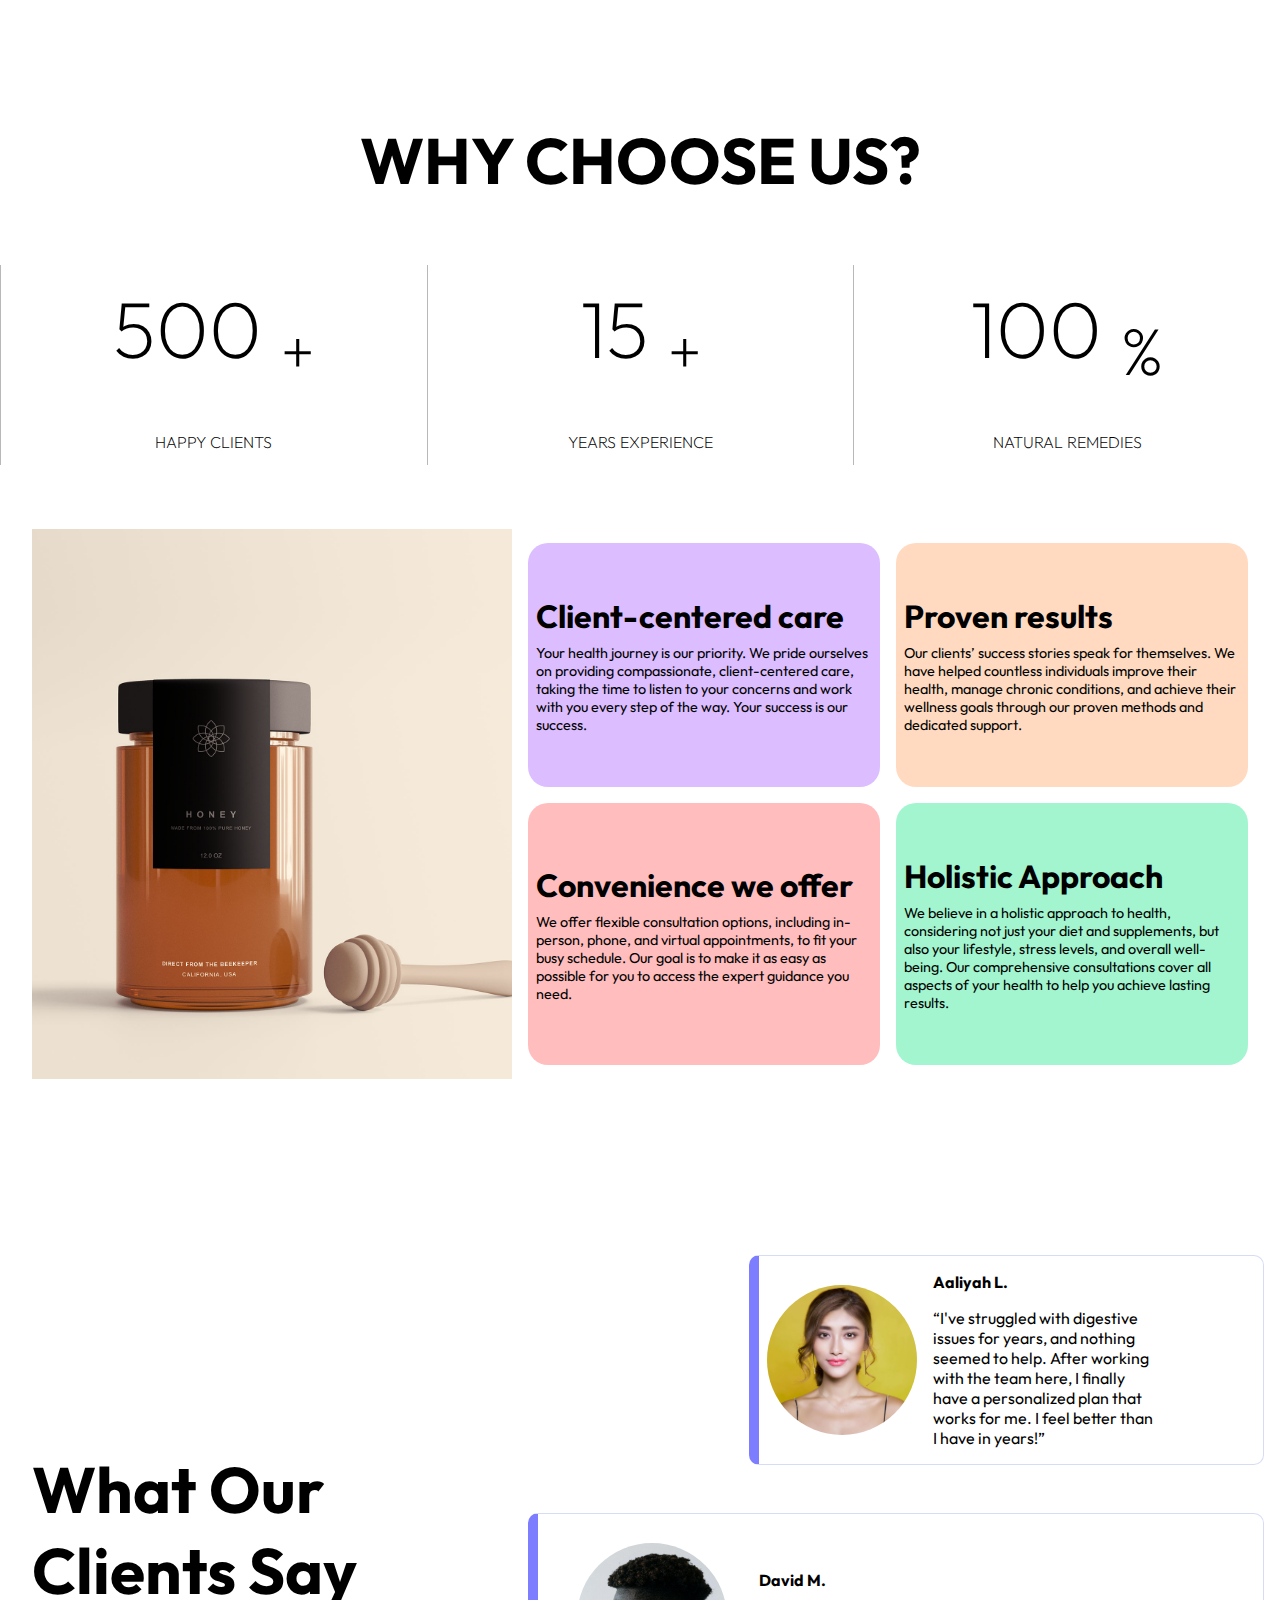
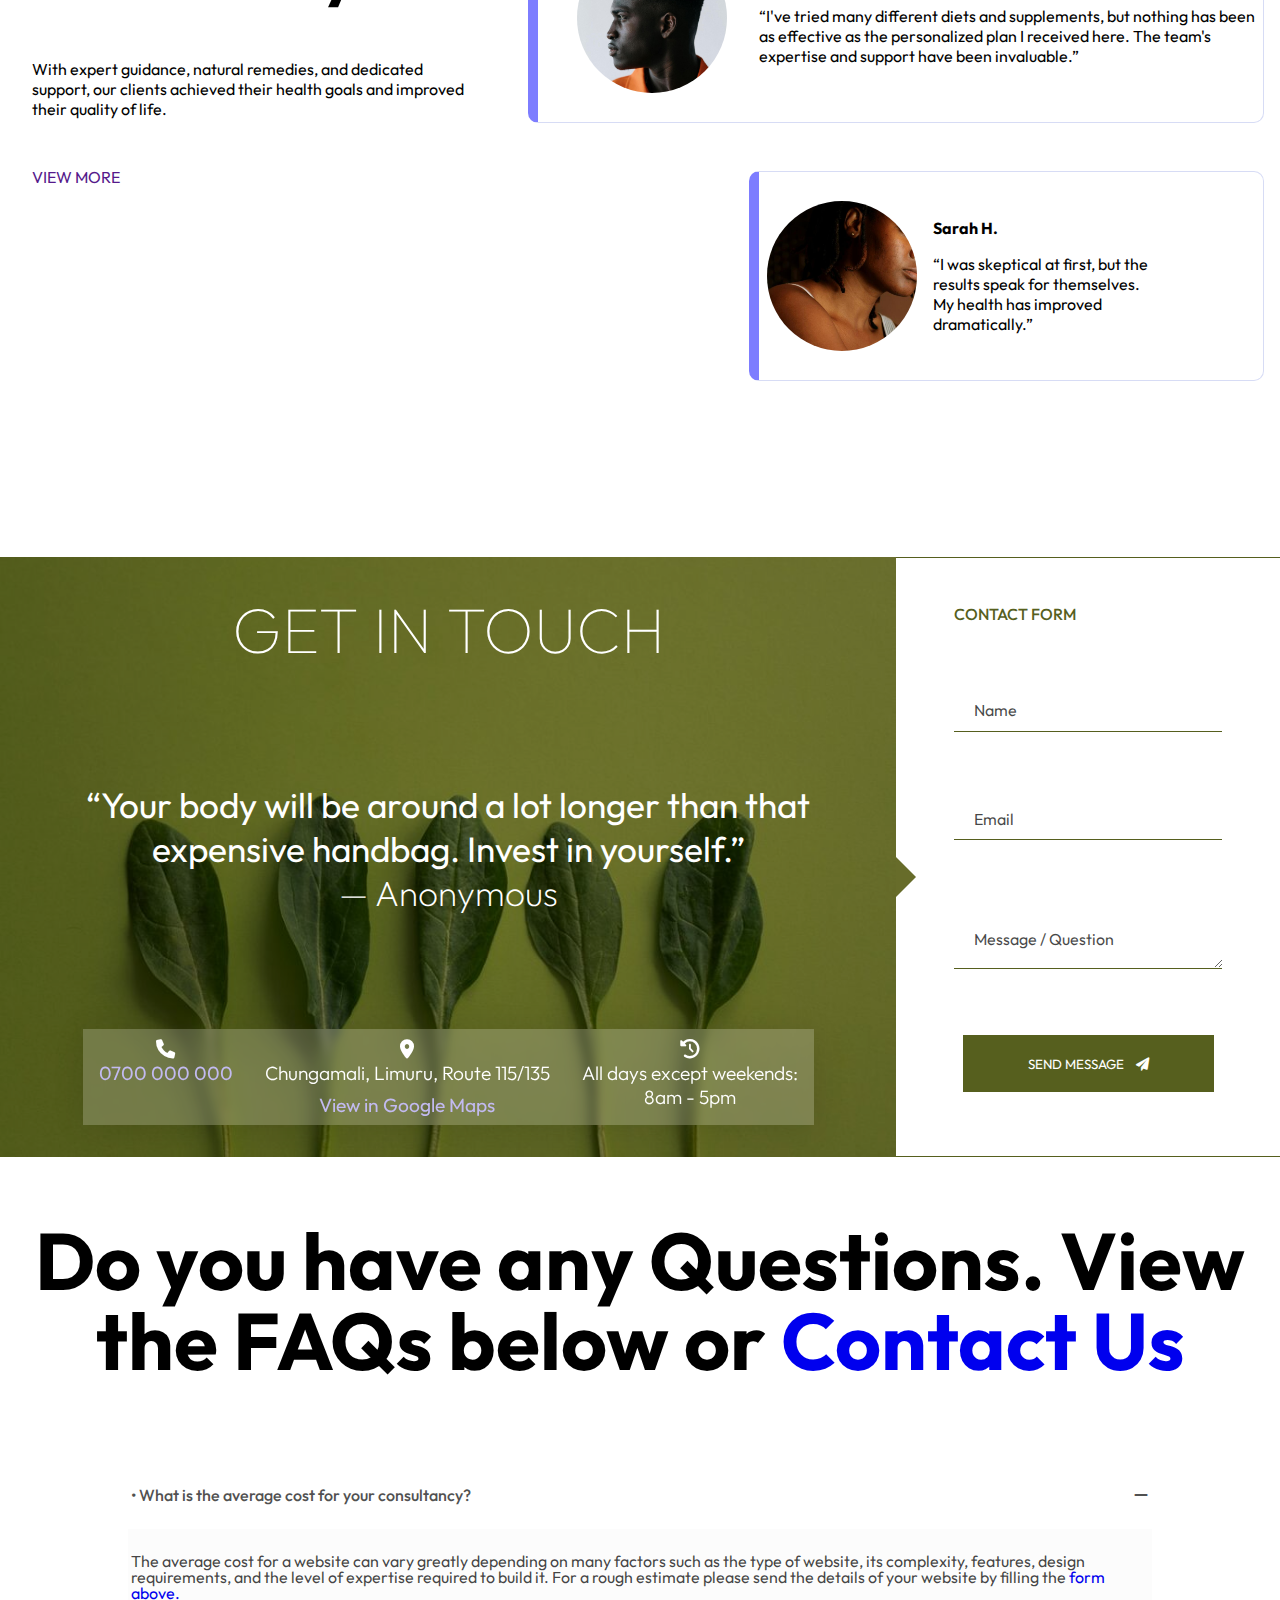
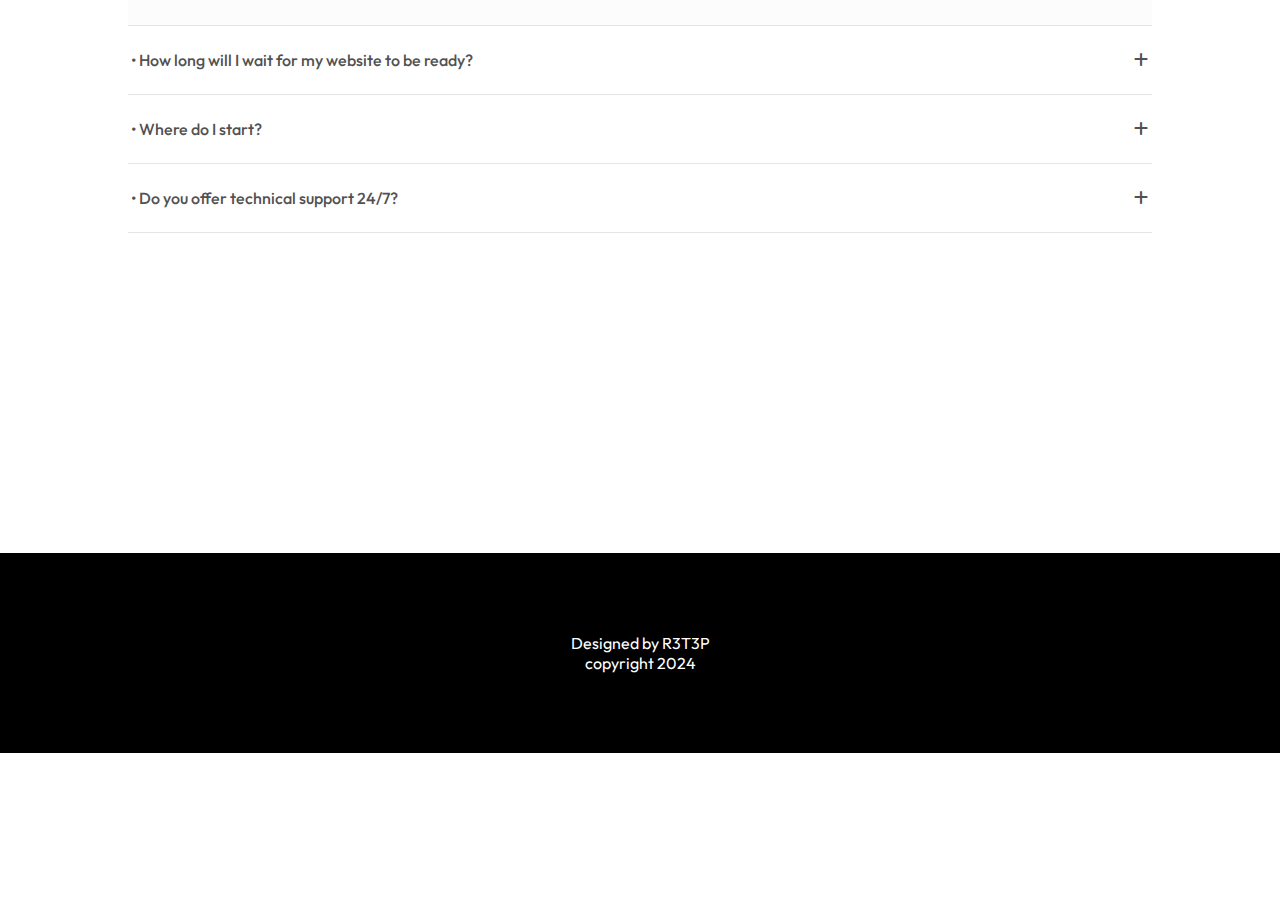
==== commit 31cfe3a9: "edit contact and add testimonial sections and respective styles" ====
--- a/index.html
+++ b/index.html
@@ -209,36 +209,89 @@
 
     </section>
 
+    <!-- TESTIMONIALS -->
+     <section class="testimonials-container grid">
+        <div class="testimonials-header flex">
+            <h2>What Our Clients Say </h2>
+            <p>With expert guidance, natural remedies, and dedicated support, our clients achieved their health goals and improved their quality of life.</p>
+            <a href="">VIEW MORE</a>
+        </div>
+
+        <div class="testimonials-content grid">
+            <div class="testimony-card grid half">
+                <div class="user-image">
+                    <img src="./src/assets/Images/user3.jpg" alt="">
+                </div>
+
+                <div class="user-testimony flex">
+                    <p>Aaliyah L.</p>
+                    <q>I've struggled with digestive issues for years, and nothing seemed to help. After working with the team here, I finally have a personalized plan that works for me. I feel better than I have in years!</q>
+                </div>
+                
+            </div>
+
+            <div class="testimony-card grid">
+                <div class="user-image">
+                    <img src="./src/assets/Images/user1.jpg" alt="">
+                </div>
+
+                <div class="user-testimony flex">
+                    <p>David M.</p>
+                    <q>I've tried many different diets and supplements, but nothing has been as effective as the personalized plan I received here. The team's expertise and support have been invaluable.</q>
+                </div>
+                
+            </div>
+
+            <div class="testimony-card grid half">
+                <div class="user-image">
+                    <img src="./src/assets/Images/user2.jpg" alt="">
+                </div>
+
+                <div class="user-testimony flex">
+                    <p>Sarah H.</p>
+                    <q>I was skeptical at first, but the results speak for themselves. My health has improved dramatically.</q>
+                </div>
+                
+            </div>
+        </div>
+     </section>
+
+
      <!-- CTA -->
-     <section class="cta-container flex">
-        <div class="cta-content grid">        
+     <section class="cta-container flex">        
+        <div class="cta-content flex">
             <div class="cta-info flex">
                 <div class="cta-header flex">
-                    <h2>GET IN TOUCH WITH US</h2>
+                    <h2>GET IN TOUCH</h2>
+                </div>
+
+                <div class="quote">
+                    <q>Your body will be around a lot longer than that expensive handbag. Invest in yourself.</q>
+                    <span><br>— Anonymous</span>
                 </div>
 
                 <div class="location flex">
-                    <div class="mobile flex">
-                        <h3><i class="fa-solid fa-phone"></i>&nbsp;&nbsp;Mobile</h3>
-                        <a href="tel:+">0700 000 000</a>
+                    <div class="mobile">
+                        
+                        <i class="fa-solid fa-phone"></i><br><a href="tel:+">0700 000 000</a>
                     </div>
     
                     <div class="address flex">
-                        <h3><i class="fa-solid fa-location-dot"></i>&nbsp;&nbsp;Address</h3>
-                        <p>Chungamali,<br>Limuru <br> Route 115/135</p>
+                        
+                        <p><i class="fa-solid fa-location-dot"></i><br>Chungamali, Limuru, Route 115/135</p>
                         <a rel="noopener" target="_blank" href="https://www.google.com/maps/place/Dr.+Gichini+Herbal/@-1.1581301,36.6329086,17z/data=!4m6!3m5!1s0x182f2703bb86f6eb:0x4a5bb892b9fd894d!8m2!3d-1.1582052!4d36.6326243!16s%2Fg%2F11nnrl7q8n!5m2!1e1!1e4?entry=ttu">View in Google Maps</a>
                     </div>
     
                     <div class="time flex">
-                        <h3><i class="fa-solid fa-clock-rotate-left"></i>&nbsp;&nbsp;Days</h3>
-                        <p>All days except Thursday and Sunday: 8am - 5pm</p>
-                    </div>
-                </div>
-            </div>
-
-            <div class="form-container">
+                       
+                        <p><i class="fa-solid fa-clock-rotate-left"></i><br>All days except weekends: <br> 8am - 5pm</p>
+                    </div>
+                </div>
+            </div>
+
+            <div class="form-container flex">
                 <form class="form grid" id="myForm" action="" method="POST" class="flex">
-                    <!-- HONEYPOT(to catch spammers )  -->
+                   
                    <input type="text" name="_honey" class="honeypot" title="honeypot">
     
                    <div class="form-header">
@@ -270,6 +323,8 @@
             </div>
         </div>
     </section>
+
+
 
      <!-- FAQ -->
     <section class="faq-container flex">
--- a/src/style.css
+++ b/src/style.css
@@ -251,6 +251,136 @@
 
 
 
+/* WHY SECTION */
+.why-container {
+  /* height: 500px; */
+  flex-direction: column;
+  gap: 4rem;
+  /* border: 2px solid red; */
+  align-items: center;
+}
+
+.why-header h2,
+.cta-header h2,
+.testimonials-header h2 {
+  font-size: 4rem;
+}
+
+.why-info {
+  grid-template: auto / .4fr .6fr;
+  height: 550px;
+  /* border: 2px solid rgb(2, 0, 117); */
+  width: 95%;
+  margin-inline: auto;
+  gap: 1rem;
+  align-items: center;
+}
+
+.why-data {
+  /* border: 2px solid brown; */
+  width: 100%;
+  align-items: center;
+  text-align: center;
+}
+
+/* .why-data > * {
+  border: 2px solid red;
+} */
+
+.why-data .data {
+  align-items: center;
+  justify-content: space-between;
+  width: 100%;
+}
+
+.why-data .data>* {
+  flex-basis: 100%;
+  height: 200px;
+  display: flex;
+  flex-direction: column;
+  justify-content: space-between;
+  border-left: 1px solid #00000047;
+  padding: .8rem;
+}
+
+.why-data .data > * span {
+  font-size: 5rem;
+  font-weight: 200;
+}
+
+.why-data .data > * p {
+  text-transform: uppercase;
+  font-weight: 200;
+}
+
+/* .why-info > * {
+  border: 2px solid #000000;
+} */
+
+.why-image {
+  height: 100%;
+  width: 100%;
+}
+
+.why-image img {
+  object-fit: cover;
+  object-position: center;
+  height: 100%;
+  width: 100%;
+}
+
+.why-content {
+  /* border: 2px solid red; */
+  justify-content: center;
+  grid-template: auto / 1fr 1fr;
+  height: 95%;
+  gap: 1rem;
+}
+
+.why-content > * {
+  /* border: 2px solid black; */
+  border-radius: 20px;
+  display: flex;
+  flex-direction: column;
+  align-items: flex-start;
+  justify-content: center;
+  padding: .5rem;
+  gap: .5rem;
+}
+
+.why-content h3 {
+  font-size: 2rem;
+}
+
+.why-content p {
+  font-size: .9rem;
+}
+
+.client {
+  background: linear-gradient(to right, #dcbdff 0%, #dcbdff 100%);
+}
+
+.results {
+  background: linear-gradient(to right, #ffdac0 0%, #ffdac0 100%);
+}
+
+.convenience {
+  background: linear-gradient(to right, #ffbdbe 0%, #ffbdbe 100%);
+}
+
+.holistic {
+  background: linear-gradient(to right, #a2f5cf 0%, #a2f5cf 100%);
+}
+
+
+
+
+
+
+
+
+
+
 
 
 
@@ -259,12 +389,12 @@
     /* border: 2px solid red; */
     /* gap: 4rem; */
     margin-bottom: 4rem;
-    justify-content: center;
-    align-items: center;
+    /* justify-content: center;
+    align-items: center; */
     /* width: 95%;
     margin-inline: auto; */
     position: relative;
-    height: 550px;
+    height: 600px;
   }
 
   /* .cta-container > * {
@@ -272,11 +402,9 @@
   } */
 
   .cta-content {
-    background-color: #000000;
+    /* border: 2px solid blue; */
     width: 100%;
-    height: 90%;
-    grid-template: auto / 1fr 1fr;
-    gap: 2rem;
+    /* gap: 1rem; */
     color: #fff;
   }
 
@@ -288,9 +416,43 @@
     flex-direction: column;
     gap: 1rem;
     align-items: center;
-    justify-content: center;
+    justify-content: space-between;
     text-align: center;
-  }
+    width: 70%;
+    background-image: url("./assets/Images/green.jpg");
+    background-position: center;
+    background-size: cover;
+    position: relative;
+    z-index: 2;
+    padding: 2rem;
+  }
+
+    .cta-info::after {
+      content: '';
+      top: 0;
+      left: 0;
+      height: 100%;
+      width: 100%;
+      background-color: #00000070;
+      position: absolute;
+      z-index: -1;
+    }
+
+    .cta-header h2 {
+      font-weight: 100;
+    }
+
+    .quote {
+      font-size: 2.2rem;
+    }
+
+    .quote q {
+      font-weight: 400;
+    }
+
+    .quote span {
+      font-weight: 200;
+    }
 
   .cta-header {
     align-items: center;
@@ -304,22 +466,28 @@
   }
 
   .location {
+    flex-direction: row;
     gap: 2rem;
+    font-size: 1.2rem;
+    background-color: #ffffff33;
+    box-shadow: 0 4px 30px rgba(0, 0, 0, 0.1);
+    -webkit-backdrop-filter: blur(5px);
+    backdrop-filter: blur(4px);
+    padding: .5rem 1rem;
   }
 
   .location p {
     font-weight: 300;
-    color: antiquewhite;
   }
 
   .location a {
     color: #c2baf0;
+    /* text-decoration: underline; */
+    transition: all 350ms ease-in-out;
+  }
+
+  .location a:hover {
     text-decoration: underline;
-    transition: all 350ms ease-in-out;
-  }
-
-  .location a:hover {
-    text-decoration: none;
   }
 
  
@@ -328,12 +496,29 @@
   }
 
   .form-container {
-    height: 110%;
-    align-self: center;
+    height: 100%;
+    /* align-self: center; */
+    position: relative;
+    border-block: 1px solid #565f1e;
+    width: 30%;
+    position: relative;
+  }
+
+  .form-container::after {
+    position: absolute;
+    content: '';
+    top: 50%;
+    left: 0;
+      width: 0;
+      height: 0;
+      border-right: 20px solid transparent; 
+      border-top: 20px solid transparent;
+      border-bottom: 20px solid transparent;
+      border-left: 20px solid #676c2a;
   }
 
   .form-header span {
-    color: #000;
+    color: #565f1e;
     font-weight: 500;
   }
 
@@ -344,17 +529,24 @@
     grid-template: auto / 1fr;
     position: relative;
     overflow: hidden;
-    width: 75%;
+    width: 70%;
     margin-inline: auto;
-    border-radius: 5px;
-    height: 100%;
-    border: 1px solid #00000054;
+    /* border-radius: 5px; */
+    height: 90%;
+    justify-content: center;
+    align-self: center;
+    /* border: 1px solid #00000054; */
+  }
+
+  .form-btn {
+    align-self: center;
+    justify-self: center;
   }
 
   form button {
-    border: 1px solid black;
+    border: 1px solid #565f1e;
     padding: 1.2rem 4rem;
-    background-color: #000;
+    background-color: #565f1e;
     color: #fff;
     transition: all 350ms ease-in-out;
     cursor: pointer;
@@ -377,7 +569,7 @@
 .label-float textarea {
   border-inline: none;
   border-top: none;
-  border-bottom: 1px solid rgb(0, 0, 0);
+  border-bottom: 1px solid #565f1e;
   outline: none;
   max-width: 100%;
   min-width: 100%;
@@ -399,7 +591,7 @@
 .label-float label{
   pointer-events: none;
   position: absolute;
-  top: calc(50% - 10px);
+  top: calc(50% - 20px);
   left: 15px;
   -webkit-transition: all .1s linear;
   -moz-transition: all .1s linear;
@@ -420,130 +612,87 @@
 .label-float textarea:not(:placeholder-shown) + label{
   font-size: 13px;
   top: 0;
-  color: #000000b7;
-  background-color: #d3d3d3eb;
+  color: #ffffff;
+  background-color: #565f1ec2;
 }
 /* end of input animations */
 
 
-/* WHY SECTION */
-.why-container {
+
+
+/* TESTIMONIALS */
+.testimonials-container {
+  grid-template: auto / .4fr .6fr;
   /* height: 500px; */
-  flex-direction: column;
-  gap: 4rem;
   /* border: 2px solid red; */
+  /* align-items: center; */
+}
+
+/* .testimonials-container > * {
+  border: 2px solid black;
+} */
+
+.testimonials-header {
+  align-self: center;
+  padding-inline: 2rem;
+    flex-direction: column;
+    gap: 3rem;
+}
+
+.testimonials-content > * {
+  border:1px solid #112bc02b;
+}
+
+.testimonials-content {
+  grid-template: repeat(3, 1fr) / 1fr;
+  gap: 3rem;
+  padding: 1rem;
+}
+
+.testimony-card  {
+  grid-template: auto / .3fr .7fr;
   align-items: center;
-}
-
-.why-header h2 {
-  font-size: 4rem;
-}
-
-.why-info {
-  grid-template: auto / .4fr .6fr;
-  height: 550px;
-  /* border: 2px solid rgb(2, 0, 117); */
-  width: 95%;
-  margin-inline: auto;
+  border-left: 10px solid #0000ff82;
+  border-radius: 10px;
+  padding: 1rem .5rem;
+}
+
+.testimony-card.half {
+  width: 70%;
+  margin-left: auto;
   gap: 1rem;
-  align-items: center;
-}
-
-.why-data {
-  /* border: 2px solid brown; */
-  width: 100%;
-  align-items: center;
-  text-align: center;
-}
-
-/* .why-data > * {
-  border: 2px solid red;
-} */
-
-.why-data .data {
-  align-items: center;
-  justify-content: space-between;
-  width: 100%;
-}
-
-.why-data .data>* {
-  flex-basis: 100%;
-  height: 200px;
-  display: flex;
-  flex-direction: column;
-  justify-content: space-between;
-  border-left: 1px solid #00000047;
-  padding: .8rem;
-}
-
-.why-data .data > * span {
-  font-size: 5rem;
-  font-weight: 200;
-}
-
-.why-data .data > * p {
-  text-transform: uppercase;
-  font-weight: 200;
-}
-
-/* .why-info > * {
-  border: 2px solid #000000;
-} */
-
-.why-image {
+}
+
+.testimony-card .user-image {
   height: 100%;
   width: 100%;
-}
-
-.why-image img {
-  object-fit: cover;
-  object-position: center;
-  height: 100%;
-  width: 100%;
-}
-
-.why-content {
-  /* border: 2px solid red; */
-  justify-content: center;
-  grid-template: auto / 1fr 1fr;
-  height: 95%;
+  display: flex;
+    align-items: center;
+    justify-content: center;
+}
+
+.testimony-card .user-image img {
+  height: 150px;
+    width: 150px;
+    object-fit: cover;
+    object-position: top;
+    border-radius: 50%;
+}
+
+.user-testimony {
+  flex-direction: column;
   gap: 1rem;
 }
 
-.why-content > * {
-  /* border: 2px solid black; */
-  border-radius: 20px;
-  display: flex;
-  flex-direction: column;
-  align-items: flex-start;
-  justify-content: center;
-  padding: .5rem;
-  gap: .5rem;
-}
-
-.why-content h3 {
-  font-size: 2rem;
-}
-
-.why-content p {
-  font-size: .9rem;
-}
-
-.client {
-  background: linear-gradient(to right, #dcbdff 0%, #dcbdff 100%);
-}
-
-.results {
-  background: linear-gradient(to right, #ffdac0 0%, #ffdac0 100%);
-}
-
-.convenience {
-  background: linear-gradient(to right, #ffbdbe 0%, #ffbdbe 100%);
-}
-
-.holistic {
-  background: linear-gradient(to right, #a2f5cf 0%, #a2f5cf 100%);
-}
+.user-testimony p {
+  font-weight: 1.2rem;
+  font-weight: bold;
+}
+
+
+
+
+
 
 
 
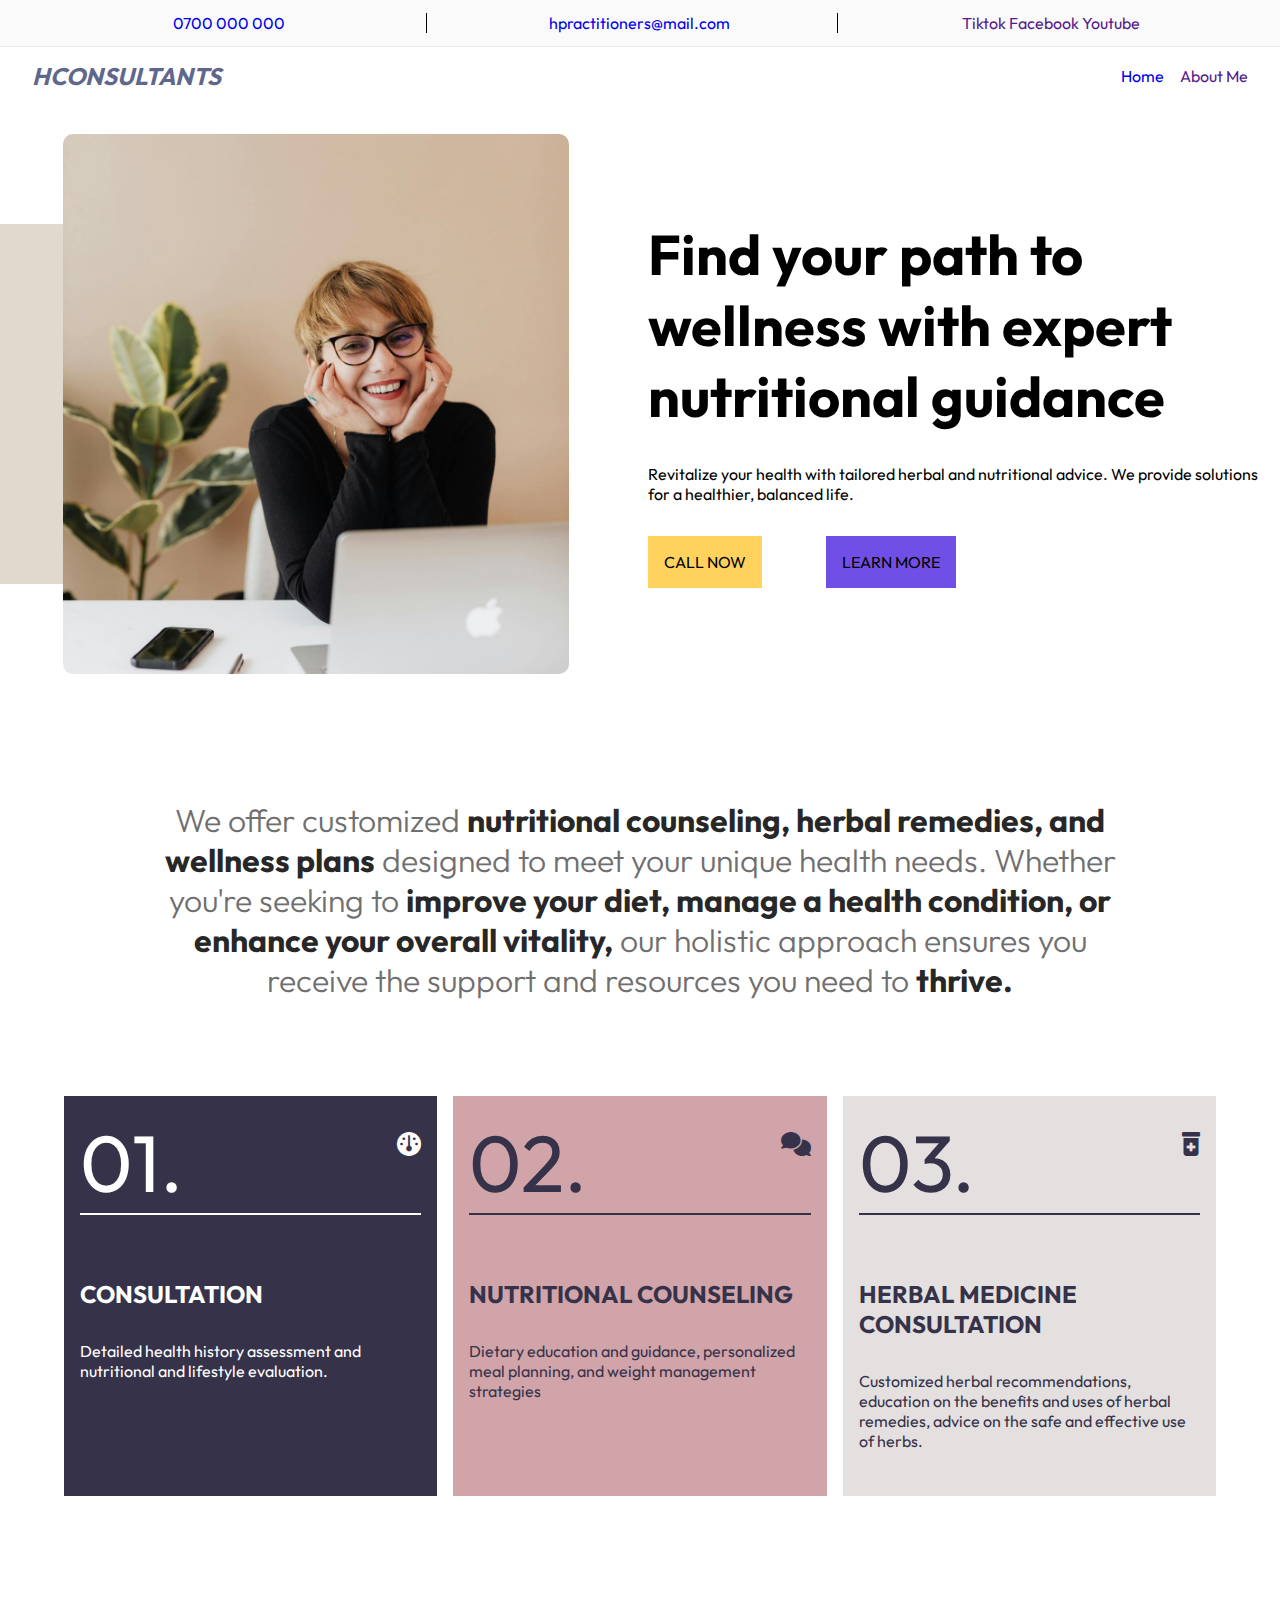
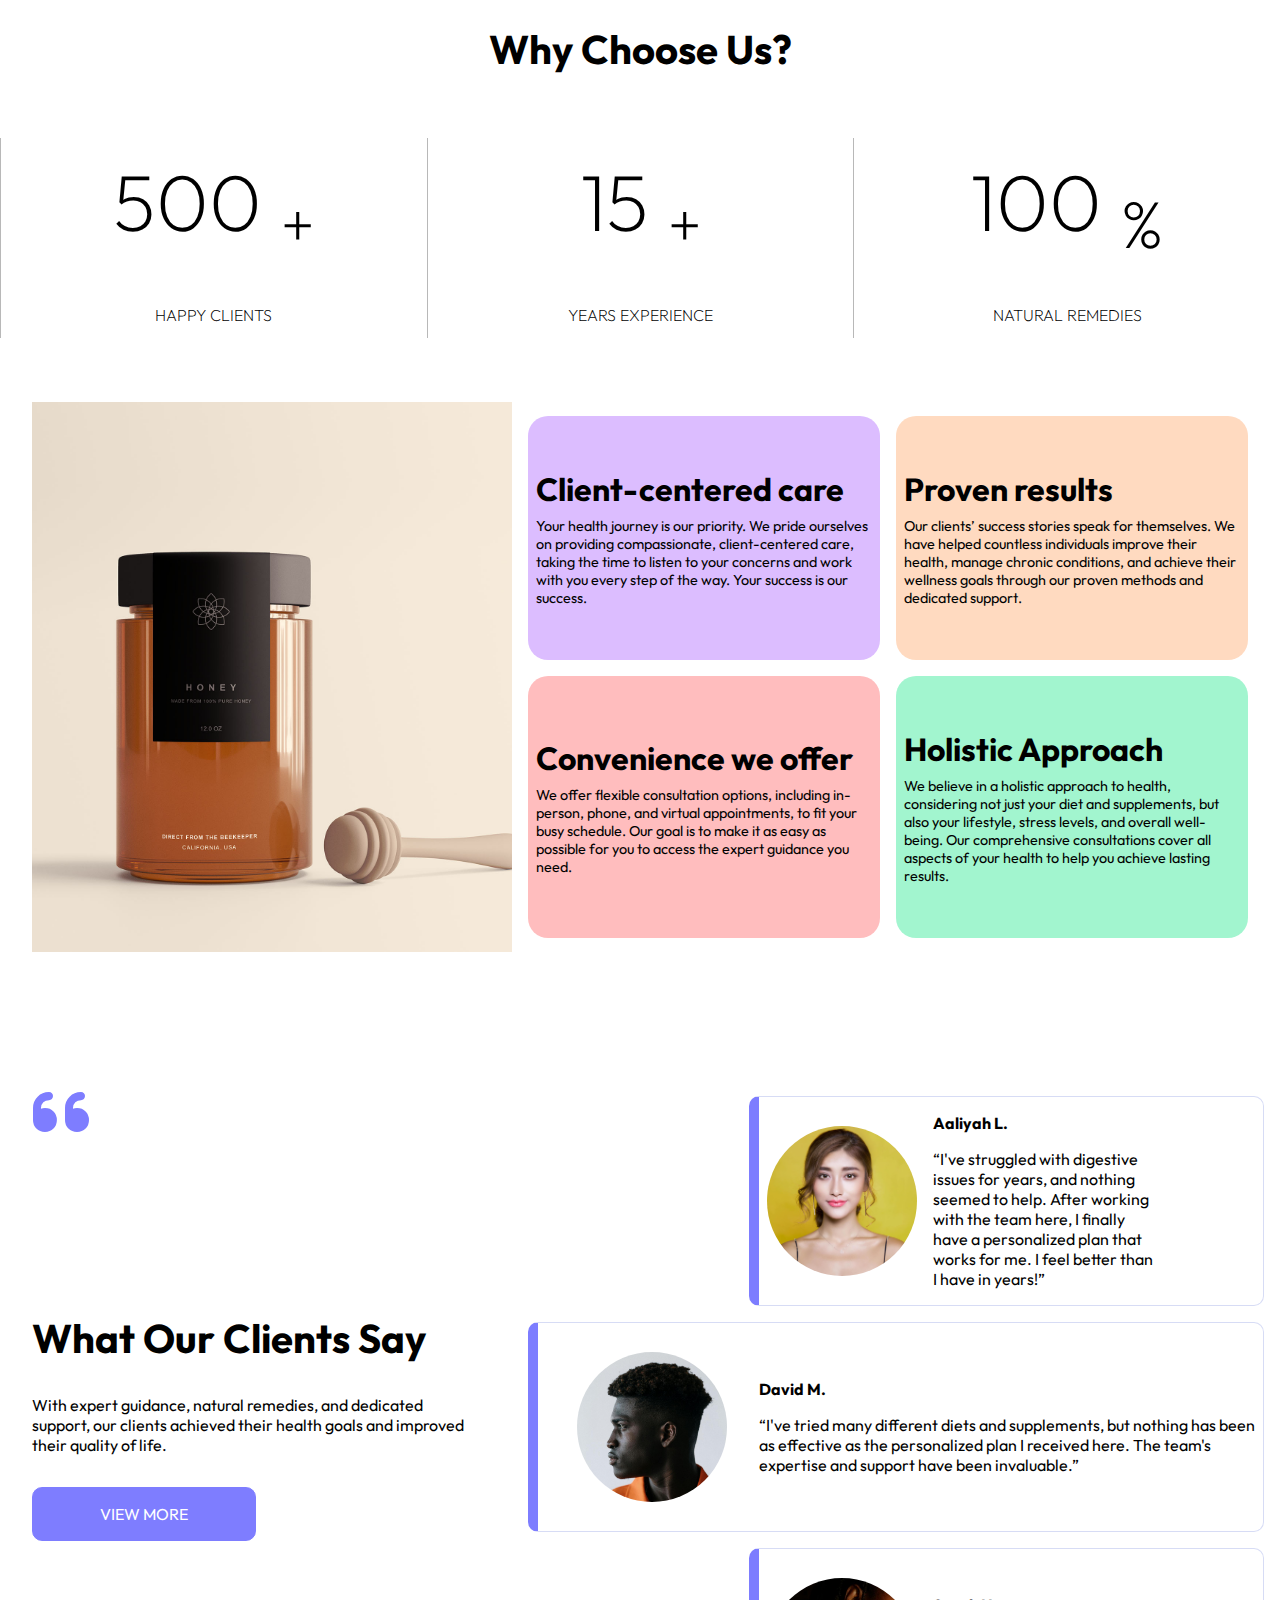
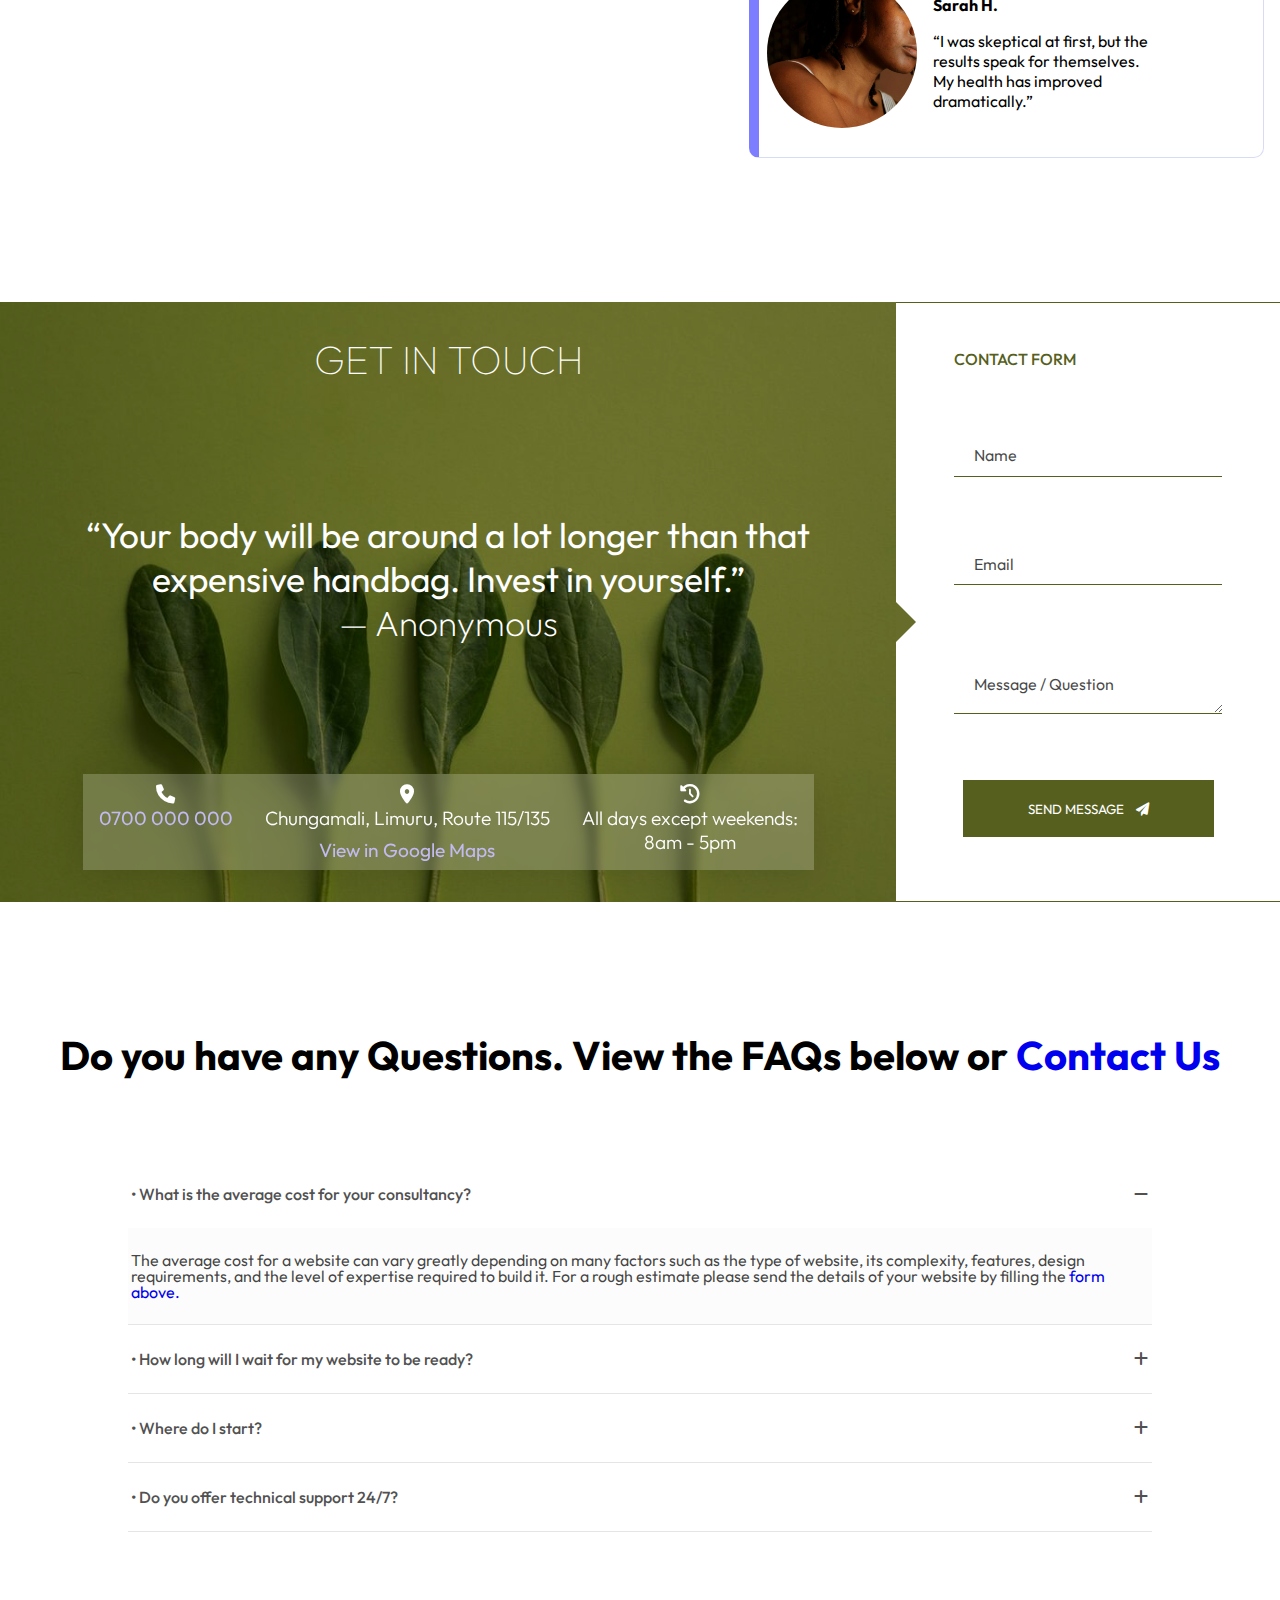
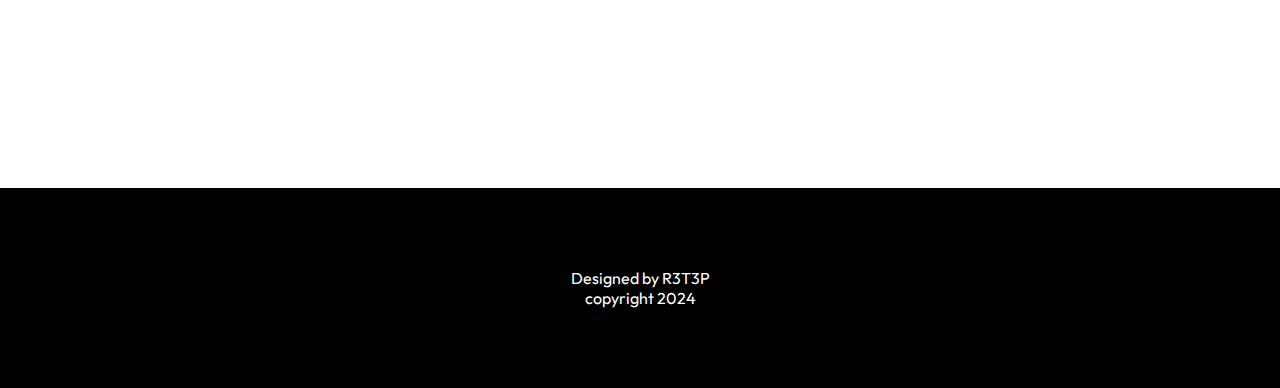
==== commit 1aba8eeb: "minor styling edits" ====
--- a/index.html
+++ b/index.html
@@ -158,7 +158,7 @@
     <!-- WHY ME -->
     <section class="why-container flex">
         <div class="why-header">
-            <h2>WHY CHOOSE US?</h2>
+            <h2>Why Choose Us?</h2>
         </div>
 
         <div class="why-data flex">
@@ -211,6 +211,8 @@
 
     <!-- TESTIMONIALS -->
      <section class="testimonials-container grid">
+        <i class="fa-solid fa-quote-left"></i>
+        
         <div class="testimonials-header flex">
             <h2>What Our Clients Say </h2>
             <p>With expert guidance, natural remedies, and dedicated support, our clients achieved their health goals and improved their quality of life.</p>
--- a/src/style.css
+++ b/src/style.css
@@ -11,8 +11,12 @@
 }
 
 body > * {
-  margin-bottom: 10rem;
+  margin-bottom: 8rem;
   /* border: 2px solid red; */
+}
+
+footer {
+  margin-bottom: 0;
 }
 
 img {
@@ -88,6 +92,7 @@
 /* HERO */
 .hero-container {
   height: 600px;
+  margin-bottom: 5rem;
 }
 
 .hero-container > * {
@@ -157,7 +162,7 @@
 .services-container {
   /* border: 2px solid red; */
   flex-direction: column;
-  gap: 4rem;
+  gap: 5rem;
 }
 
 .services-content p {
@@ -262,8 +267,9 @@
 
 .why-header h2,
 .cta-header h2,
-.testimonials-header h2 {
-  font-size: 4rem;
+.testimonials-header h2,
+.faq-container h2 {
+  font-size: 2.5rem;
 }
 
 .why-info {
@@ -388,7 +394,7 @@
   .cta-container {
     /* border: 2px solid red; */
     /* gap: 4rem; */
-    margin-bottom: 4rem;
+    /* margin-bottom: 4rem; */
     /* justify-content: center;
     align-items: center; */
     /* width: 95%;
@@ -623,9 +629,18 @@
 /* TESTIMONIALS */
 .testimonials-container {
   grid-template: auto / .4fr .6fr;
+  position: relative;
   /* height: 500px; */
   /* border: 2px solid red; */
   /* align-items: center; */
+}
+
+.fa-quote-left {
+  position: absolute;
+  top: 0;
+  left: 33px;
+  color: #7e7dff;
+  font-size: 4rem;
 }
 
 /* .testimonials-container > * {
@@ -636,7 +651,25 @@
   align-self: center;
   padding-inline: 2rem;
     flex-direction: column;
-    gap: 3rem;
+    gap: 2rem;
+}
+
+.testimonials-header a {
+  background: linear-gradient(to right, #7e7dff 0%, #7e7dff 100%);
+    width: 50%;
+    padding: 1rem 1.5rem;
+    border: 1px solid #7e7dff;
+    border-radius: 10px;
+    color: #fff;
+    text-align: center;
+    transition: all 350ms ease-in-out;
+    cursor: pointer;
+}
+
+.testimonials-header a:hover {
+  color: #000000;
+  background: #fff;
+  border-color: #000;
 }
 
 .testimonials-content > * {
@@ -645,7 +678,7 @@
 
 .testimonials-content {
   grid-template: repeat(3, 1fr) / 1fr;
-  gap: 3rem;
+  gap: 1rem;
   padding: 1rem;
 }
 
@@ -705,8 +738,6 @@
 }
 
 .faq-container h2 {
-  font-size: 5rem;
-  line-height: 5rem;
   text-align: center;
 }
 
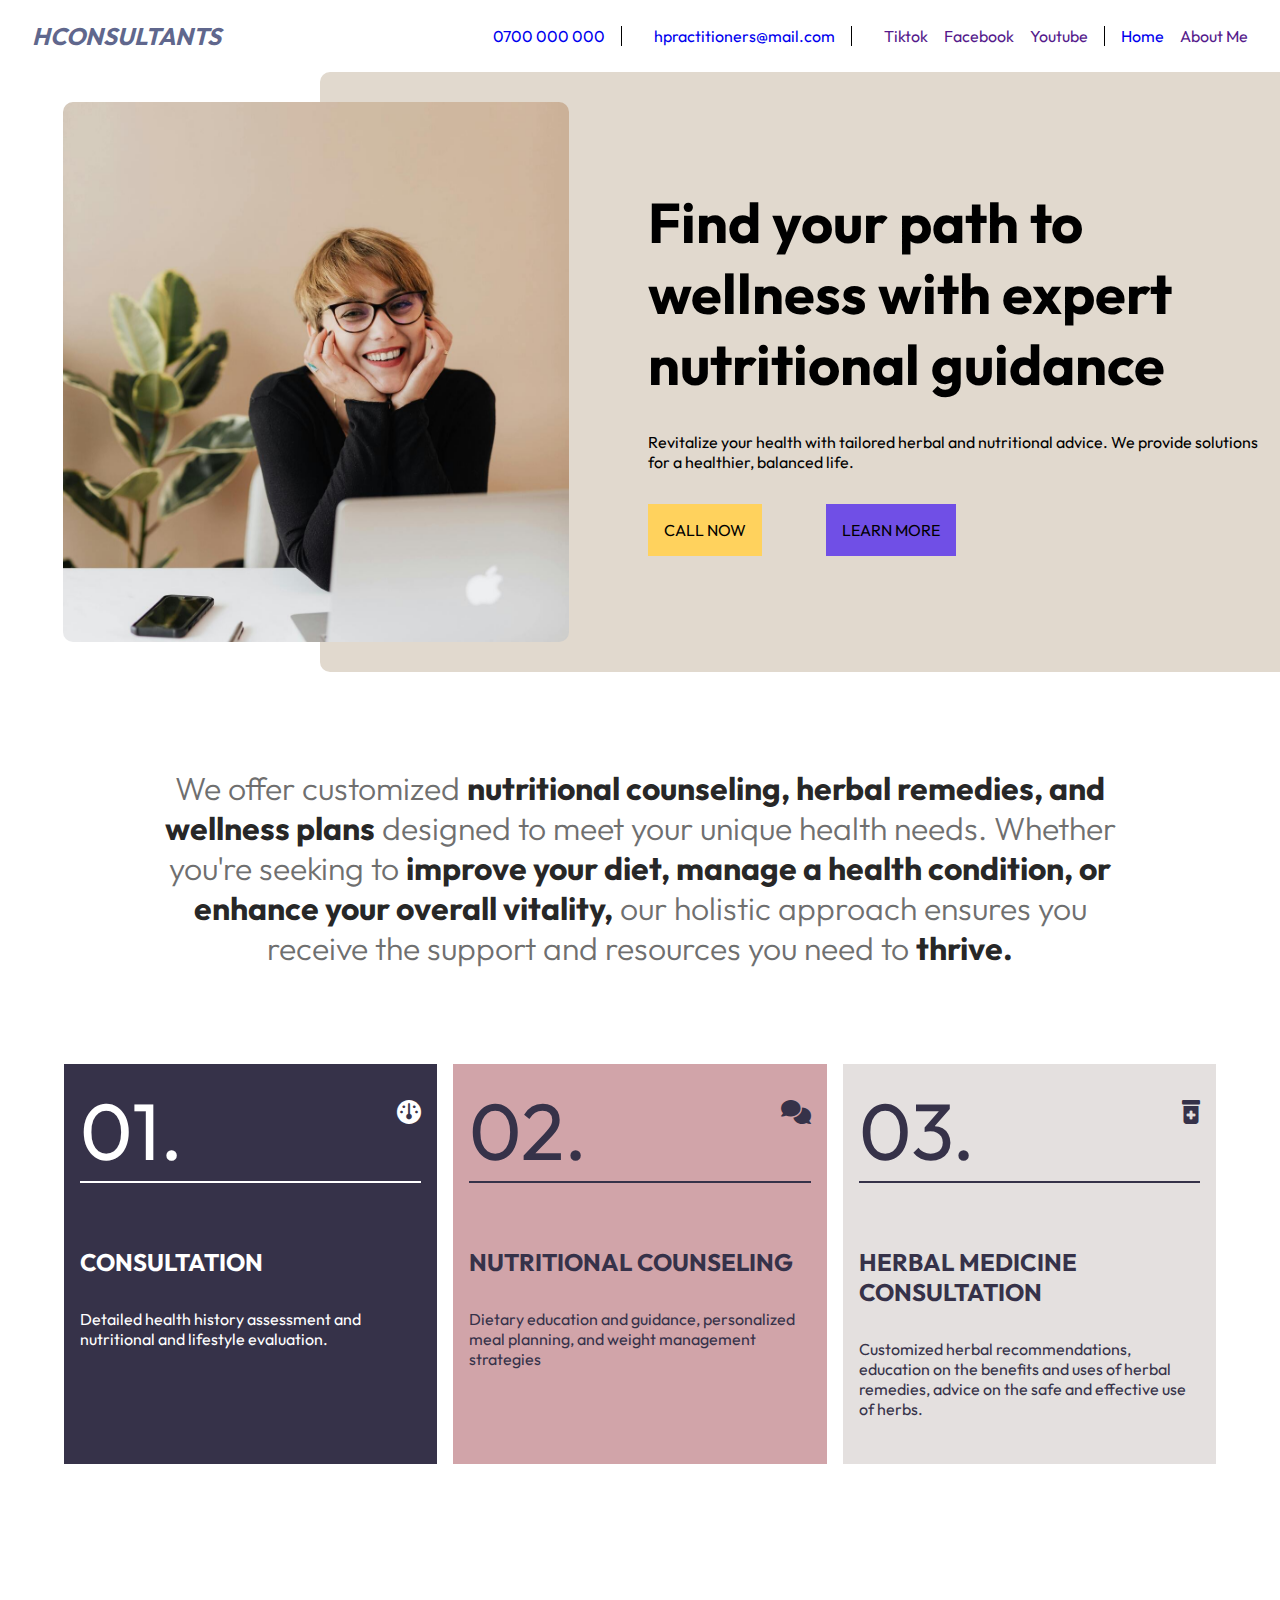
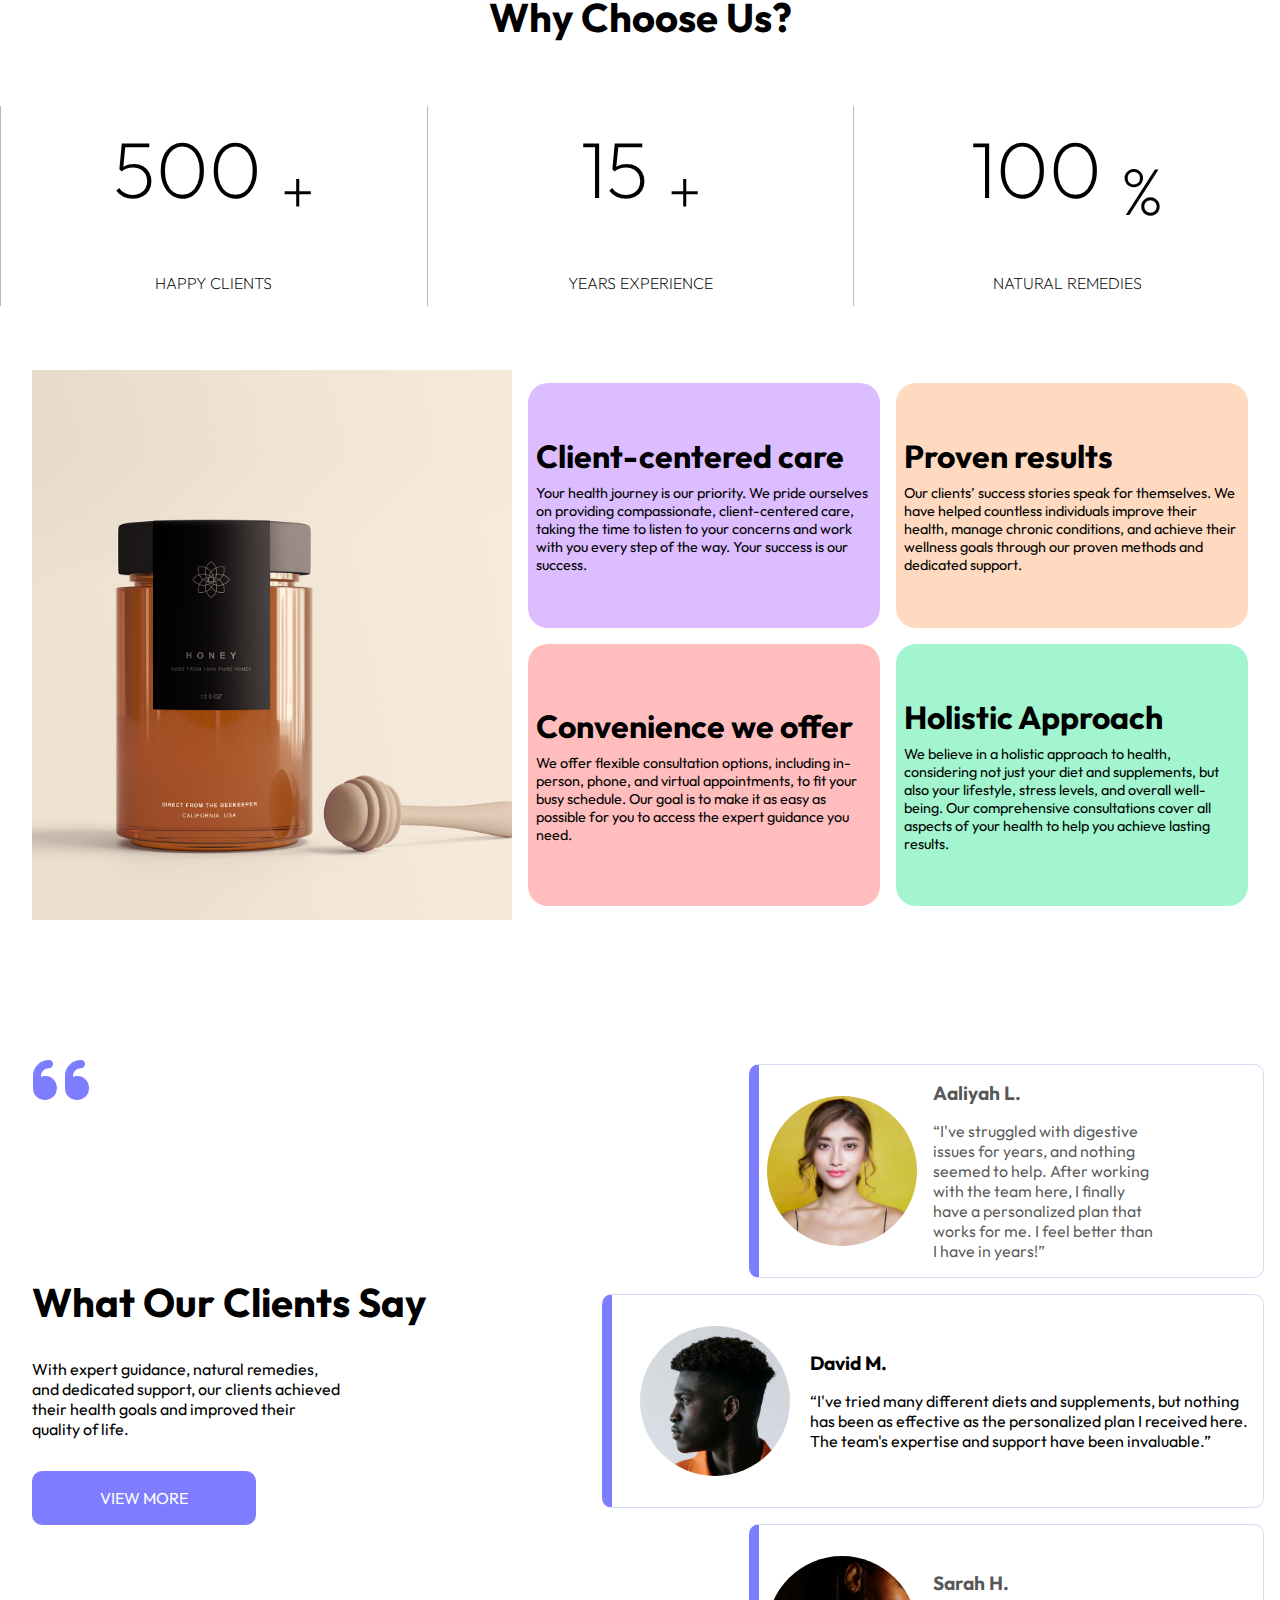
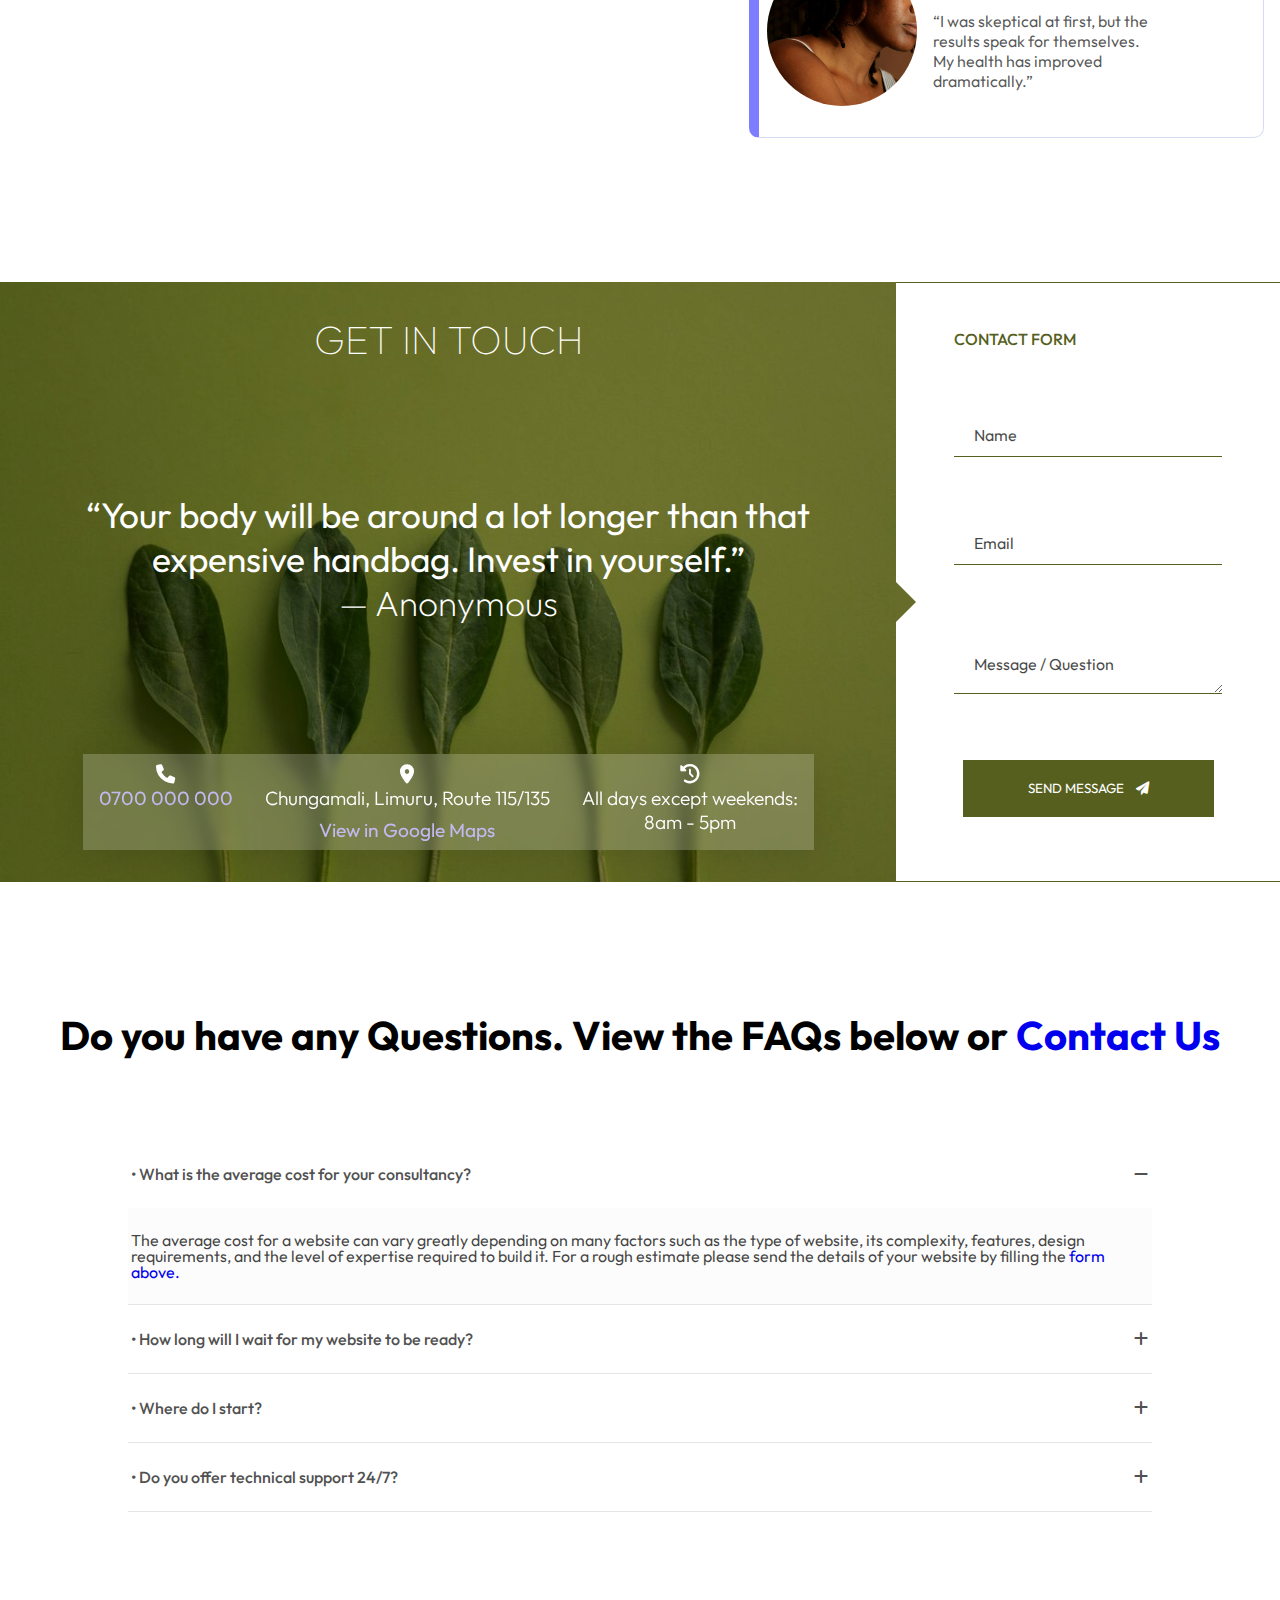
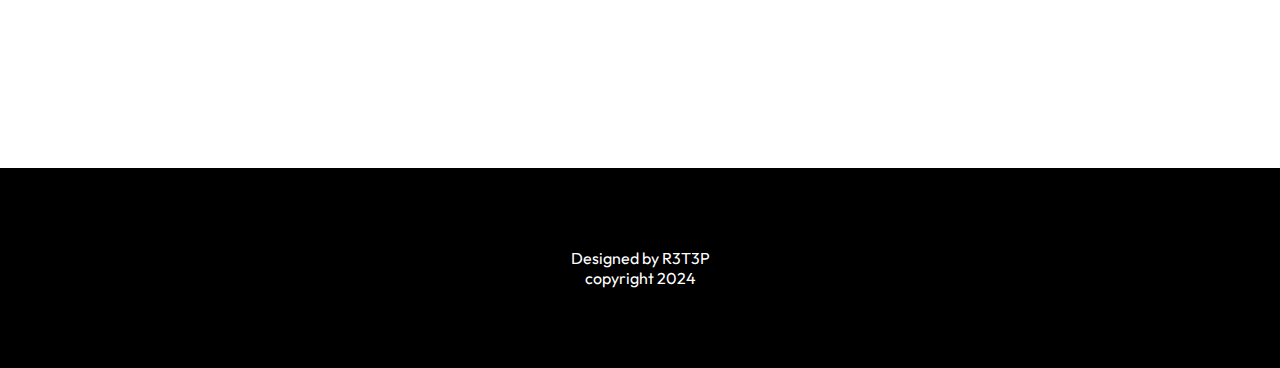
==== commit d68e7120: "navbar, hero. and testimony design edits and respective styling" ====
--- a/index.html
+++ b/index.html
@@ -28,23 +28,6 @@
 <body>
     <!-- NAV -->
     <nav class="nav-container flex">
-        <div class="top-nav">
-            <ul class="flex">
-                <li>
-                    <a href="tel:+0700 000 000">0700 000 000</a>
-                </li>
-        
-                <li>
-                    <a href="mailto:hpractitioners@mail.com">hpractitioners@mail.com</a>
-                </li>
-        
-                <li>
-                    <a href="">Tiktok</a>
-                    <a href="">Facebook</a>
-                    <a href="">Youtube</a>
-                </li>
-            </ul>
-        </div>
 
         <div class="bottom-nav flex">
             <div class="logo">
@@ -52,6 +35,24 @@
             </div>
     
             <div class="nav-list">
+                <div class="top-nav">
+                    <ul class="flex">
+                        <li>
+                            <a href="tel:+0700 000 000">0700 000 000</a>
+                        </li>
+                
+                        <li>
+                            <a href="mailto:hpractitioners@mail.com">hpractitioners@mail.com</a>
+                        </li>
+                
+                        <li>
+                            <a href="">Tiktok</a>
+                            <a href="">Facebook</a>
+                            <a href="">Youtube</a>
+                        </li>
+                    </ul>
+                </div>
+                
                 <ul class="flex">
                     <li>
                         <a href="./">Home</a>
@@ -232,7 +233,7 @@
                 
             </div>
 
-            <div class="testimony-card grid">
+            <div class="testimony-card grid david">
                 <div class="user-image">
                     <img src="./src/assets/Images/user1.jpg" alt="">
                 </div>
--- a/src/style.css
+++ b/src/style.css
@@ -46,6 +46,7 @@
   margin-bottom: 0;
   flex-direction: column;
   gap: .1rem;
+  padding-block: .5rem;
 }
 
 .nav-container > * {
@@ -53,10 +54,17 @@
   padding: .8rem 2rem;
 }
 
-.top-nav {
+.nav-list {
+  display: flex;
+    align-items: center;
+    justify-content: center;
+    gap: 1rem;
+}
+
+/* .top-nav {
   background-color: #ededed4a;
   border-bottom: 1px solid#0000000f;
-}
+} */
 
 .top-nav ul,
 .bottom-nav {
@@ -68,10 +76,13 @@
   width: 100%;
   border-right: 1px solid #000;
   text-align: center;
+  padding-inline: 1rem;
 }
 
 .top-nav ul li:last-child {
-  border-right: none;
+  border-right: 1px solid black;
+    display: flex;
+    gap: 1rem;
 }
 
 .top-nav ul,
@@ -93,6 +104,19 @@
 .hero-container {
   height: 600px;
   margin-bottom: 5rem;
+  position: relative;
+}
+
+.hero-container::after {
+  content: '';
+  position: absolute;
+  right: 0;
+  width: 75%;
+  height: 100%;
+  background-color: #e1d9ce;
+  z-index: -1;
+  border-top-left-radius: 10px;
+  border-bottom-left-radius: 10px;
 }
 
 .hero-container > * {
@@ -108,7 +132,7 @@
   position: relative;
 }
 
-.heroimage-container::after {
+/* .heroimage-container::after {
   content: '';
   top: 20%;
   left: 0;
@@ -117,7 +141,7 @@
   background-color: #d1c5b3a8;
   position: absolute;
   z-index: 1;
-}
+} */
 
 .heroimage-container img {
   border-radius: 10px;
@@ -654,6 +678,10 @@
     gap: 2rem;
 }
 
+.testimonials-header p {
+  width: 70%;
+}
+
 .testimonials-header a {
   background: linear-gradient(to right, #7e7dff 0%, #7e7dff 100%);
     width: 50%;
@@ -662,7 +690,7 @@
     border-radius: 10px;
     color: #fff;
     text-align: center;
-    transition: all 350ms ease-in-out;
+    transition: all 250ms ease-in-out;
     cursor: pointer;
 }
 
@@ -688,11 +716,12 @@
   border-left: 10px solid #0000ff82;
   border-radius: 10px;
   padding: 1rem .5rem;
+  width: 90%;
+  margin-left: auto;
 }
 
 .testimony-card.half {
   width: 70%;
-  margin-left: auto;
   gap: 1rem;
 }
 
@@ -715,10 +744,15 @@
 .user-testimony {
   flex-direction: column;
   gap: 1rem;
+  color: #000000a9;
+}
+
+.david .user-testimony {
+  color: #000;
 }
 
 .user-testimony p {
-  font-weight: 1.2rem;
+  font-size: 1.2rem;
   font-weight: bold;
 }
 
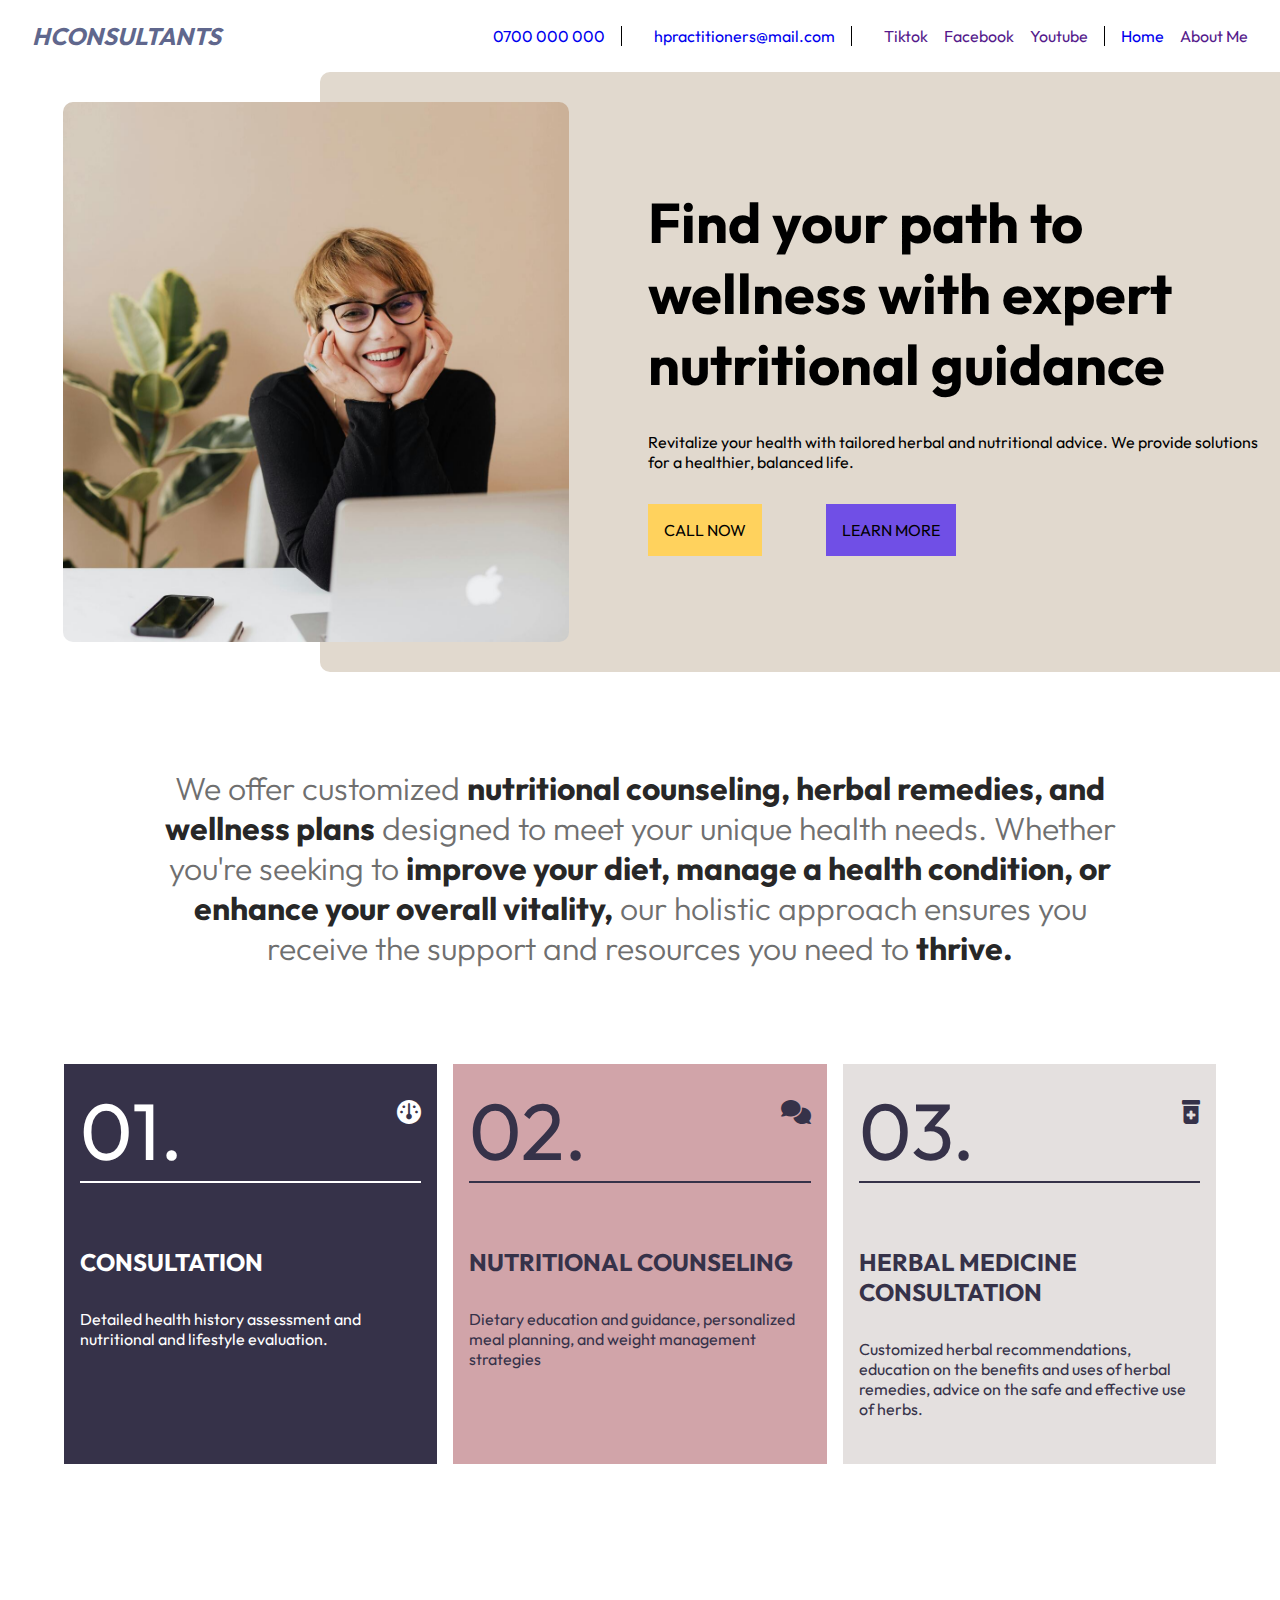
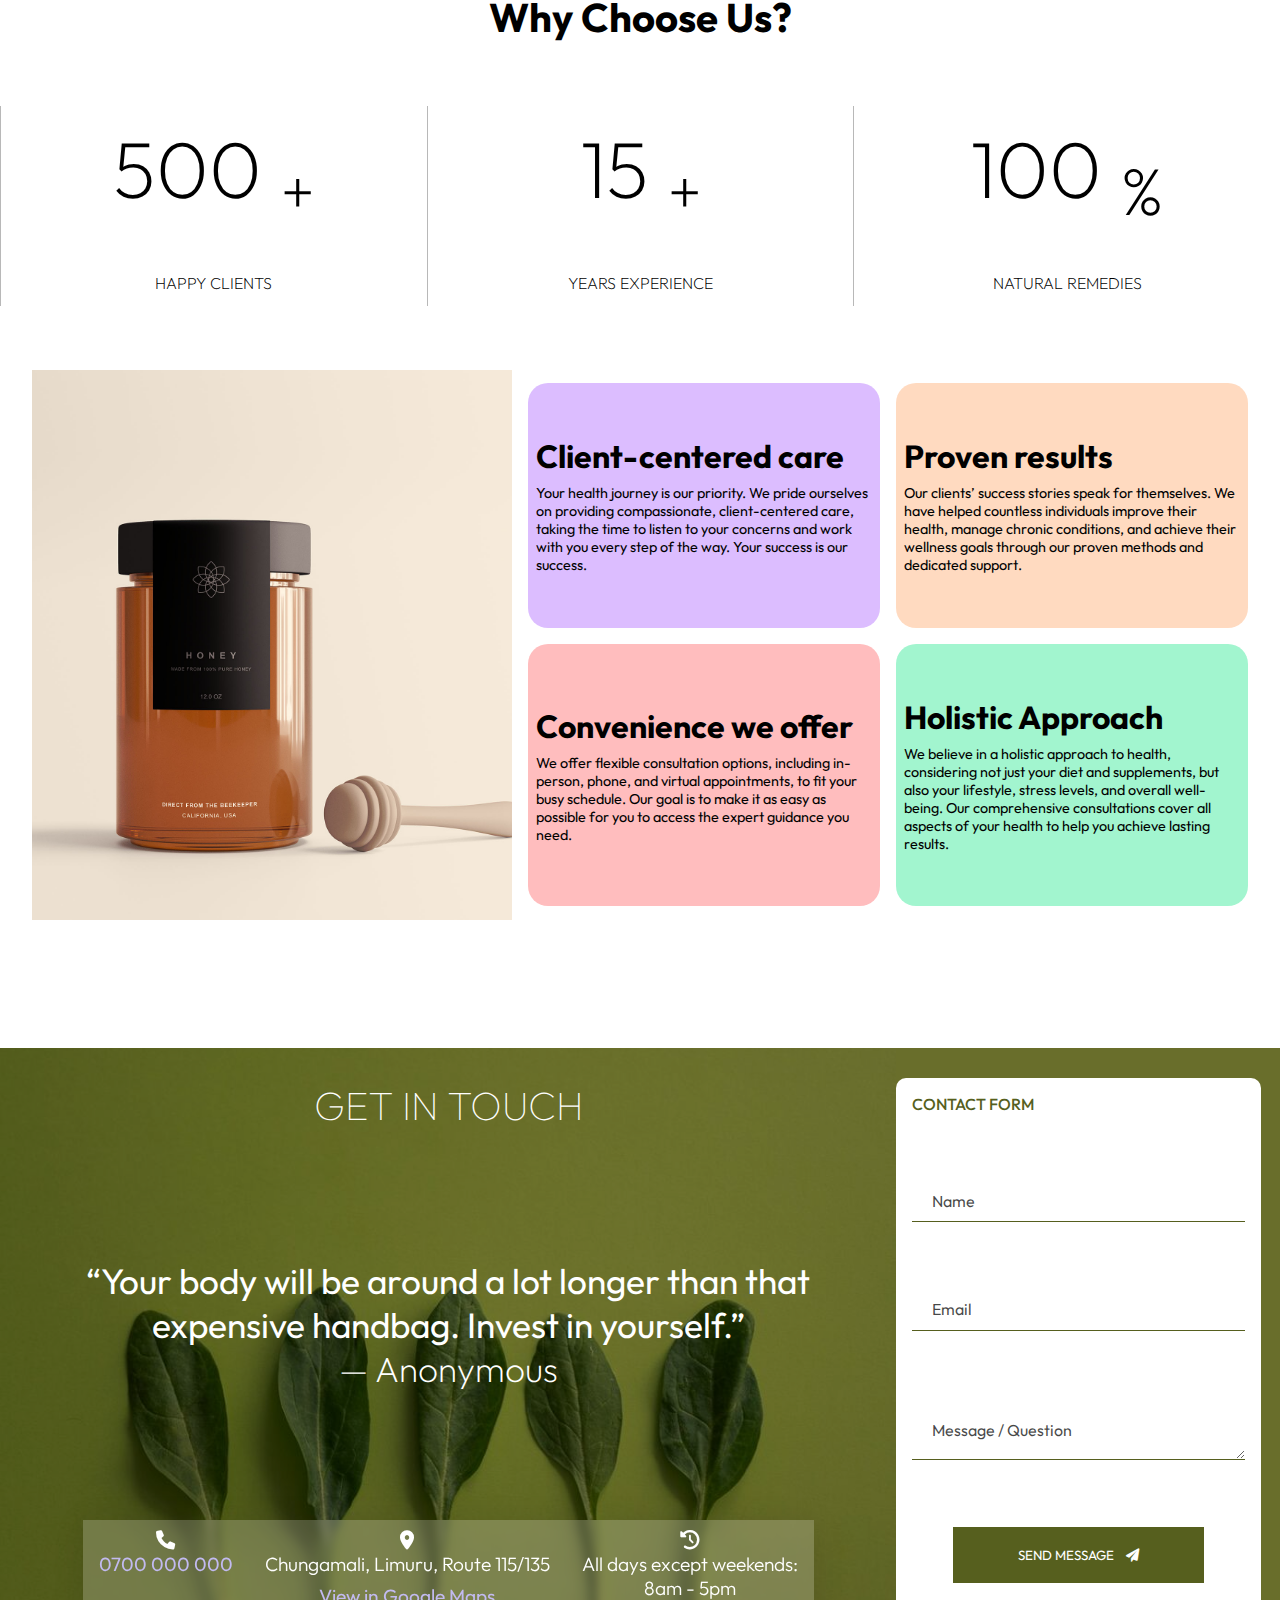
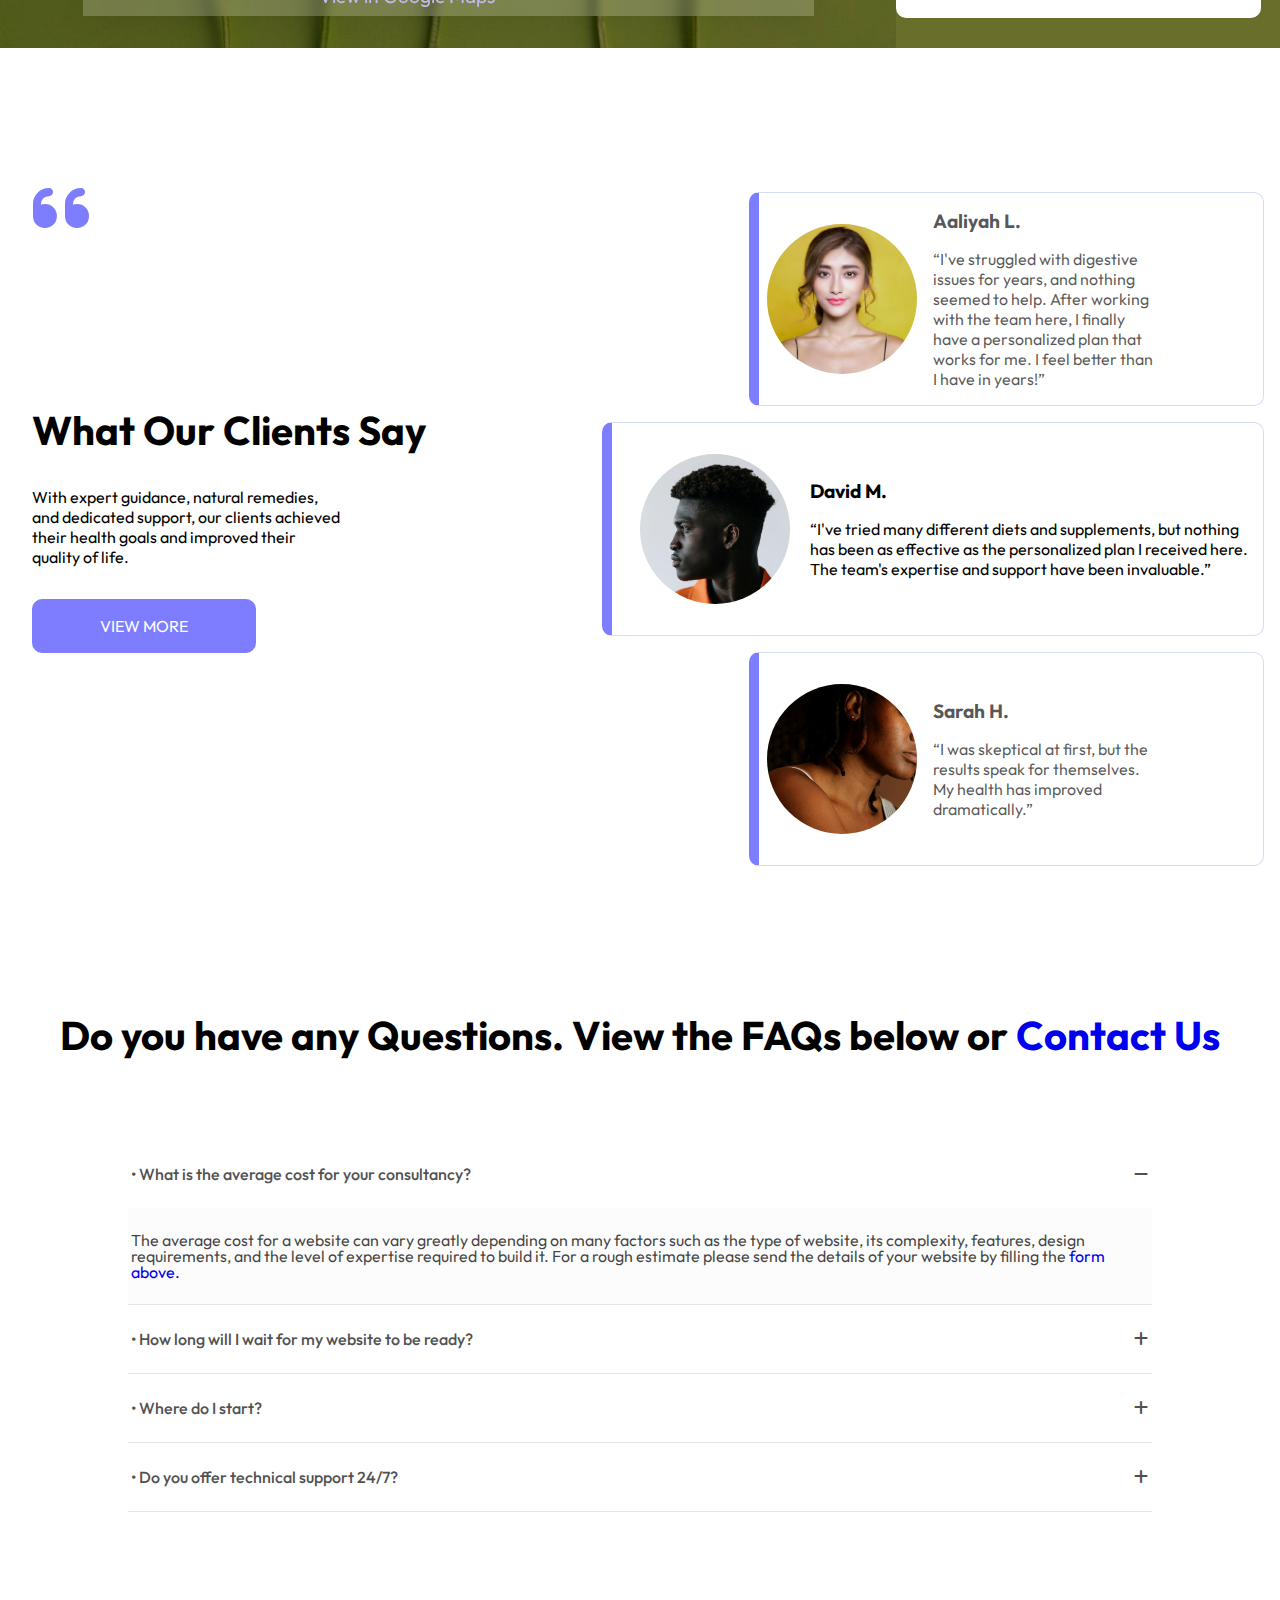
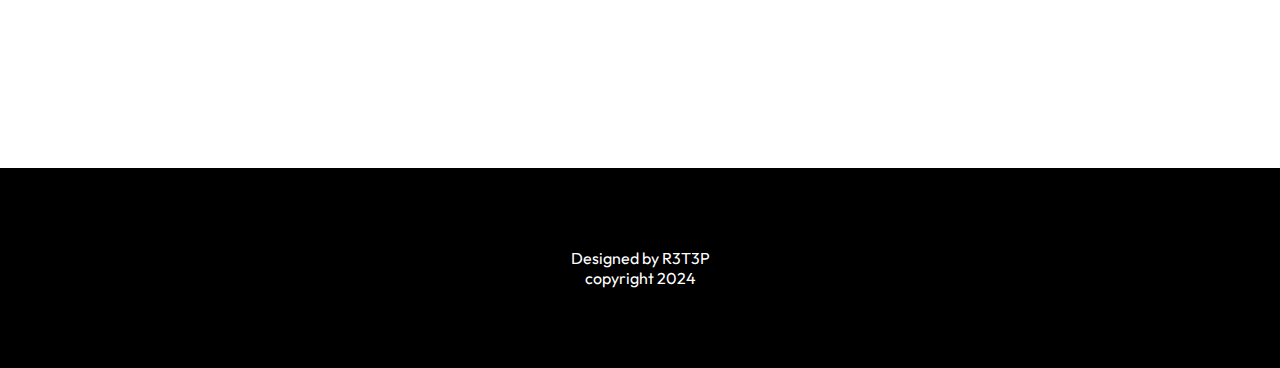
==== commit 1b18a6f9: "get in touch section redesign" ====
--- a/index.html
+++ b/index.html
@@ -52,7 +52,7 @@
                         </li>
                     </ul>
                 </div>
-                
+
                 <ul class="flex">
                     <li>
                         <a href="./">Home</a>
@@ -209,55 +209,6 @@
         </div>       
 
     </section>
-
-    <!-- TESTIMONIALS -->
-     <section class="testimonials-container grid">
-        <i class="fa-solid fa-quote-left"></i>
-        
-        <div class="testimonials-header flex">
-            <h2>What Our Clients Say </h2>
-            <p>With expert guidance, natural remedies, and dedicated support, our clients achieved their health goals and improved their quality of life.</p>
-            <a href="">VIEW MORE</a>
-        </div>
-
-        <div class="testimonials-content grid">
-            <div class="testimony-card grid half">
-                <div class="user-image">
-                    <img src="./src/assets/Images/user3.jpg" alt="">
-                </div>
-
-                <div class="user-testimony flex">
-                    <p>Aaliyah L.</p>
-                    <q>I've struggled with digestive issues for years, and nothing seemed to help. After working with the team here, I finally have a personalized plan that works for me. I feel better than I have in years!</q>
-                </div>
-                
-            </div>
-
-            <div class="testimony-card grid david">
-                <div class="user-image">
-                    <img src="./src/assets/Images/user1.jpg" alt="">
-                </div>
-
-                <div class="user-testimony flex">
-                    <p>David M.</p>
-                    <q>I've tried many different diets and supplements, but nothing has been as effective as the personalized plan I received here. The team's expertise and support have been invaluable.</q>
-                </div>
-                
-            </div>
-
-            <div class="testimony-card grid half">
-                <div class="user-image">
-                    <img src="./src/assets/Images/user2.jpg" alt="">
-                </div>
-
-                <div class="user-testimony flex">
-                    <p>Sarah H.</p>
-                    <q>I was skeptical at first, but the results speak for themselves. My health has improved dramatically.</q>
-                </div>
-                
-            </div>
-        </div>
-     </section>
 
 
      <!-- CTA -->
@@ -326,6 +277,55 @@
             </div>
         </div>
     </section>
+
+      <!-- TESTIMONIALS -->
+      <section class="testimonials-container grid">
+        <i class="fa-solid fa-quote-left"></i>
+        
+        <div class="testimonials-header flex">
+            <h2>What Our Clients Say </h2>
+            <p>With expert guidance, natural remedies, and dedicated support, our clients achieved their health goals and improved their quality of life.</p>
+            <a href="">VIEW MORE</a>
+        </div>
+
+        <div class="testimonials-content grid">
+            <div class="testimony-card grid half">
+                <div class="user-image">
+                    <img src="./src/assets/Images/user3.jpg" alt="">
+                </div>
+
+                <div class="user-testimony flex">
+                    <p>Aaliyah L.</p>
+                    <q>I've struggled with digestive issues for years, and nothing seemed to help. After working with the team here, I finally have a personalized plan that works for me. I feel better than I have in years!</q>
+                </div>
+                
+            </div>
+
+            <div class="testimony-card grid david">
+                <div class="user-image">
+                    <img src="./src/assets/Images/user1.jpg" alt="">
+                </div>
+
+                <div class="user-testimony flex">
+                    <p>David M.</p>
+                    <q>I've tried many different diets and supplements, but nothing has been as effective as the personalized plan I received here. The team's expertise and support have been invaluable.</q>
+                </div>
+                
+            </div>
+
+            <div class="testimony-card grid half">
+                <div class="user-image">
+                    <img src="./src/assets/Images/user2.jpg" alt="">
+                </div>
+
+                <div class="user-testimony flex">
+                    <p>Sarah H.</p>
+                    <q>I was skeptical at first, but the results speak for themselves. My health has improved dramatically.</q>
+                </div>
+                
+            </div>
+        </div>
+     </section>
 
 
 
--- a/src/style.css
+++ b/src/style.css
@@ -529,22 +529,21 @@
     height: 100%;
     /* align-self: center; */
     position: relative;
-    border-block: 1px solid #565f1e;
+    /* border-block: 1px solid #565f1e; */
     width: 30%;
     position: relative;
+    background-color: #696e2b;
   }
 
   .form-container::after {
+    content: '';
+    top: 0;
+    left: 0;
+    height: 100%;
+    width: 100%;
+    background-color: #00000070;
     position: absolute;
-    content: '';
-    top: 50%;
-    left: 0;
-      width: 0;
-      height: 0;
-      border-right: 20px solid transparent; 
-      border-top: 20px solid transparent;
-      border-bottom: 20px solid transparent;
-      border-left: 20px solid #676c2a;
+    z-index: -1;
   }
 
   .form-header span {
@@ -559,9 +558,9 @@
     grid-template: auto / 1fr;
     position: relative;
     overflow: hidden;
-    width: 70%;
-    margin-inline: auto;
-    /* border-radius: 5px; */
+    width: 95%;
+    /* margin-inline: auto; */
+    border-radius: 10px;
     height: 90%;
     justify-content: center;
     align-self: center;
